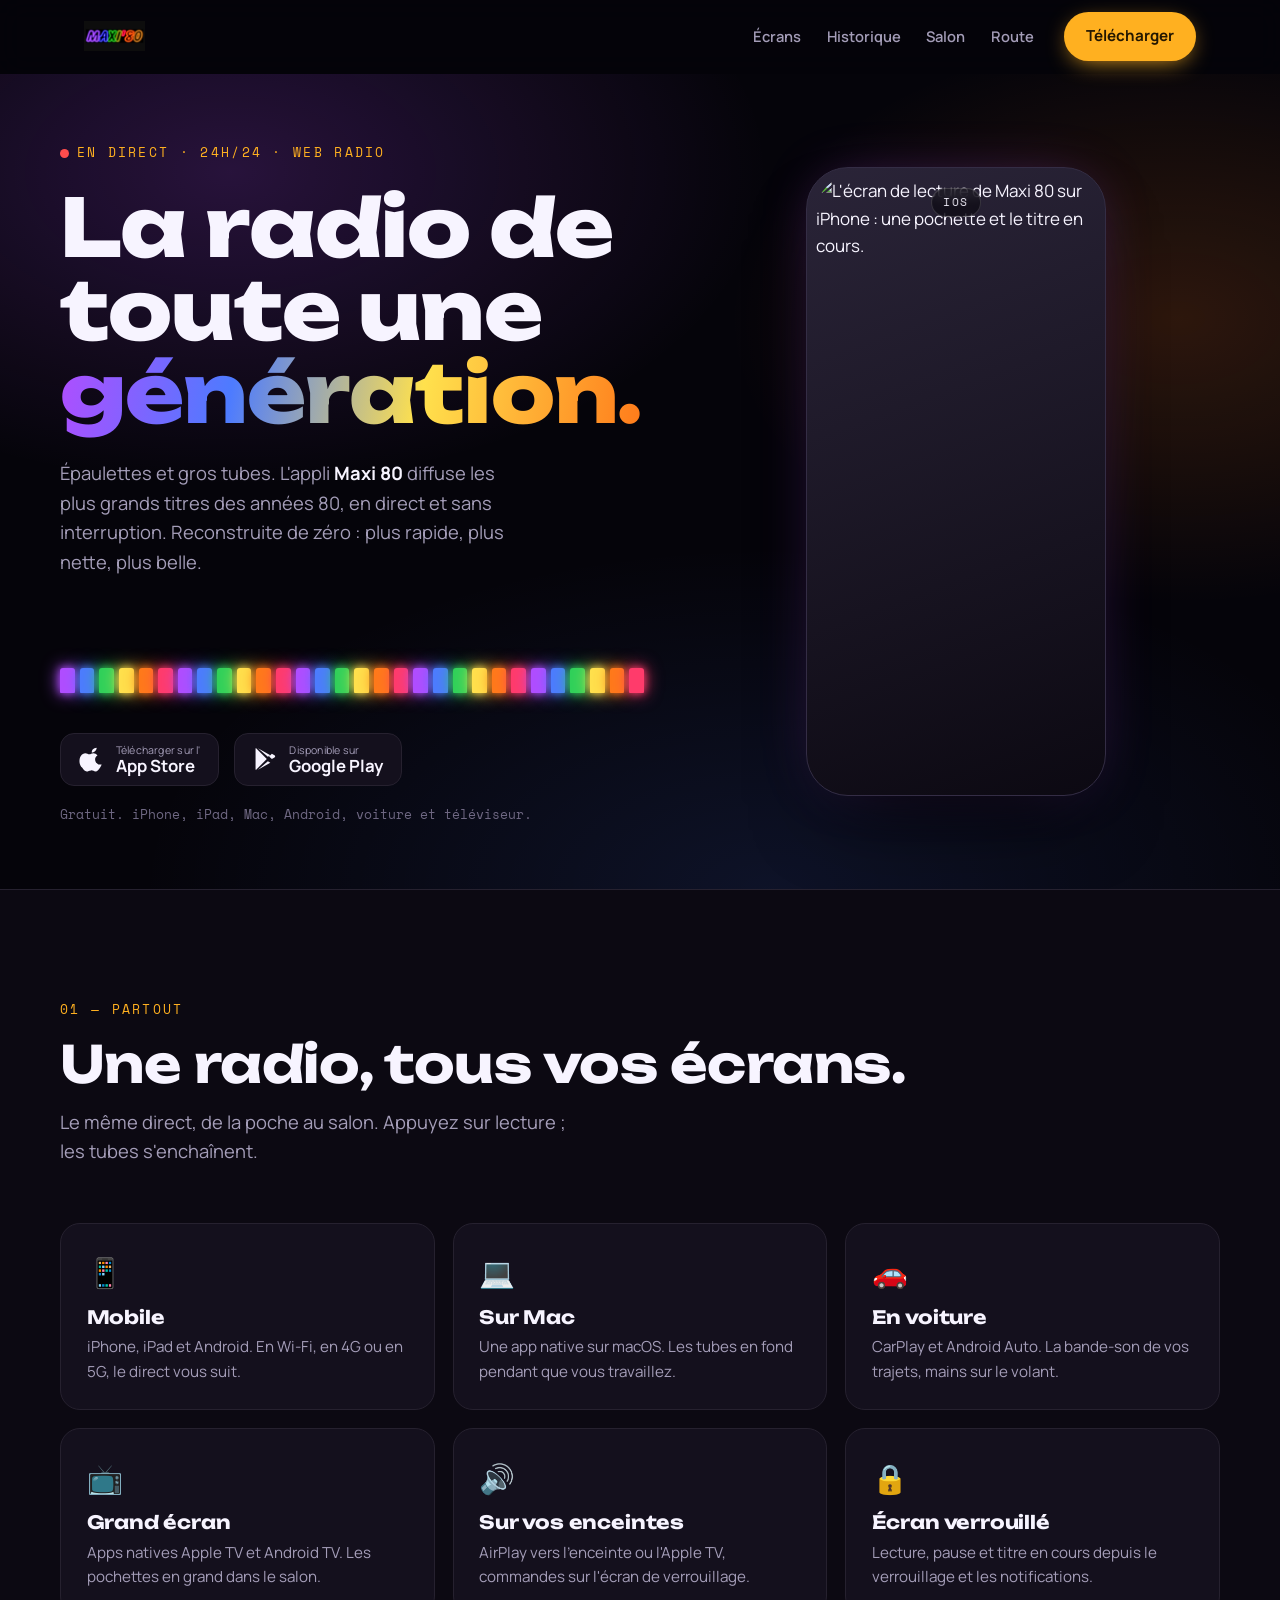
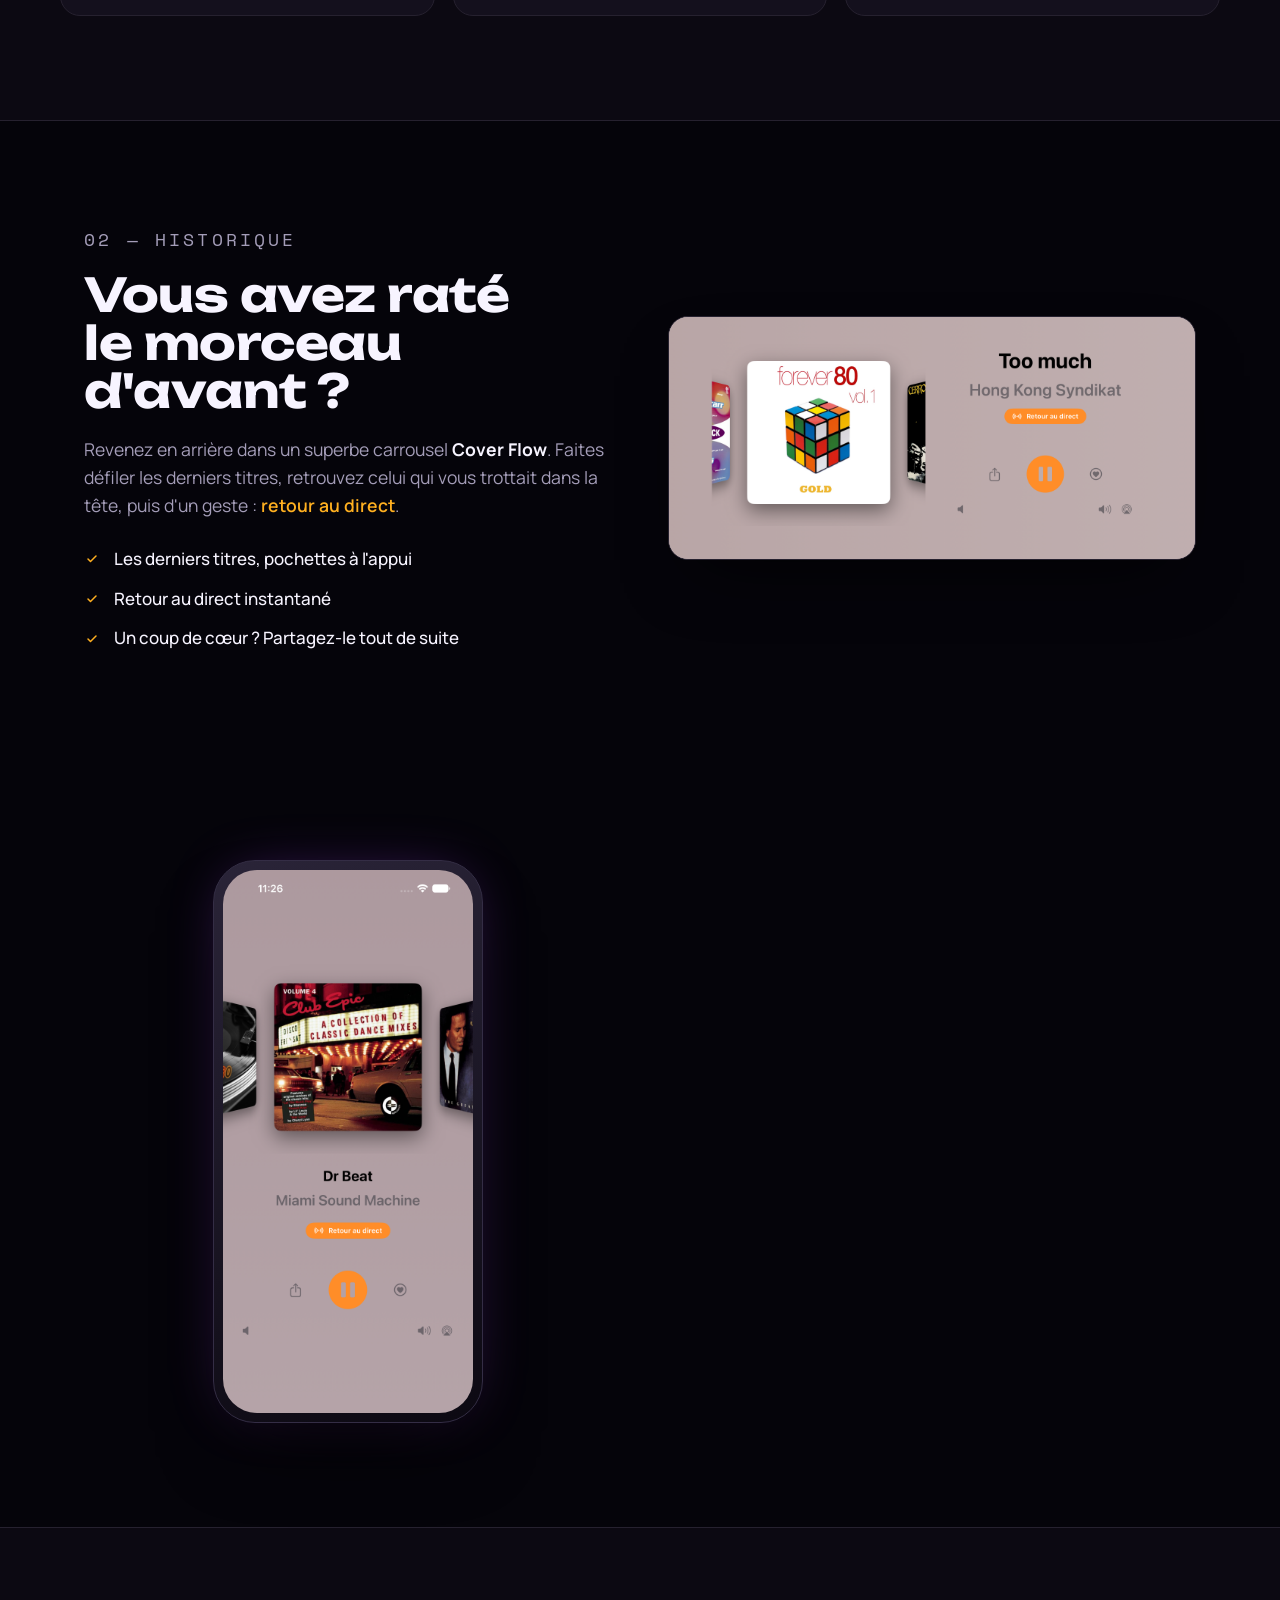
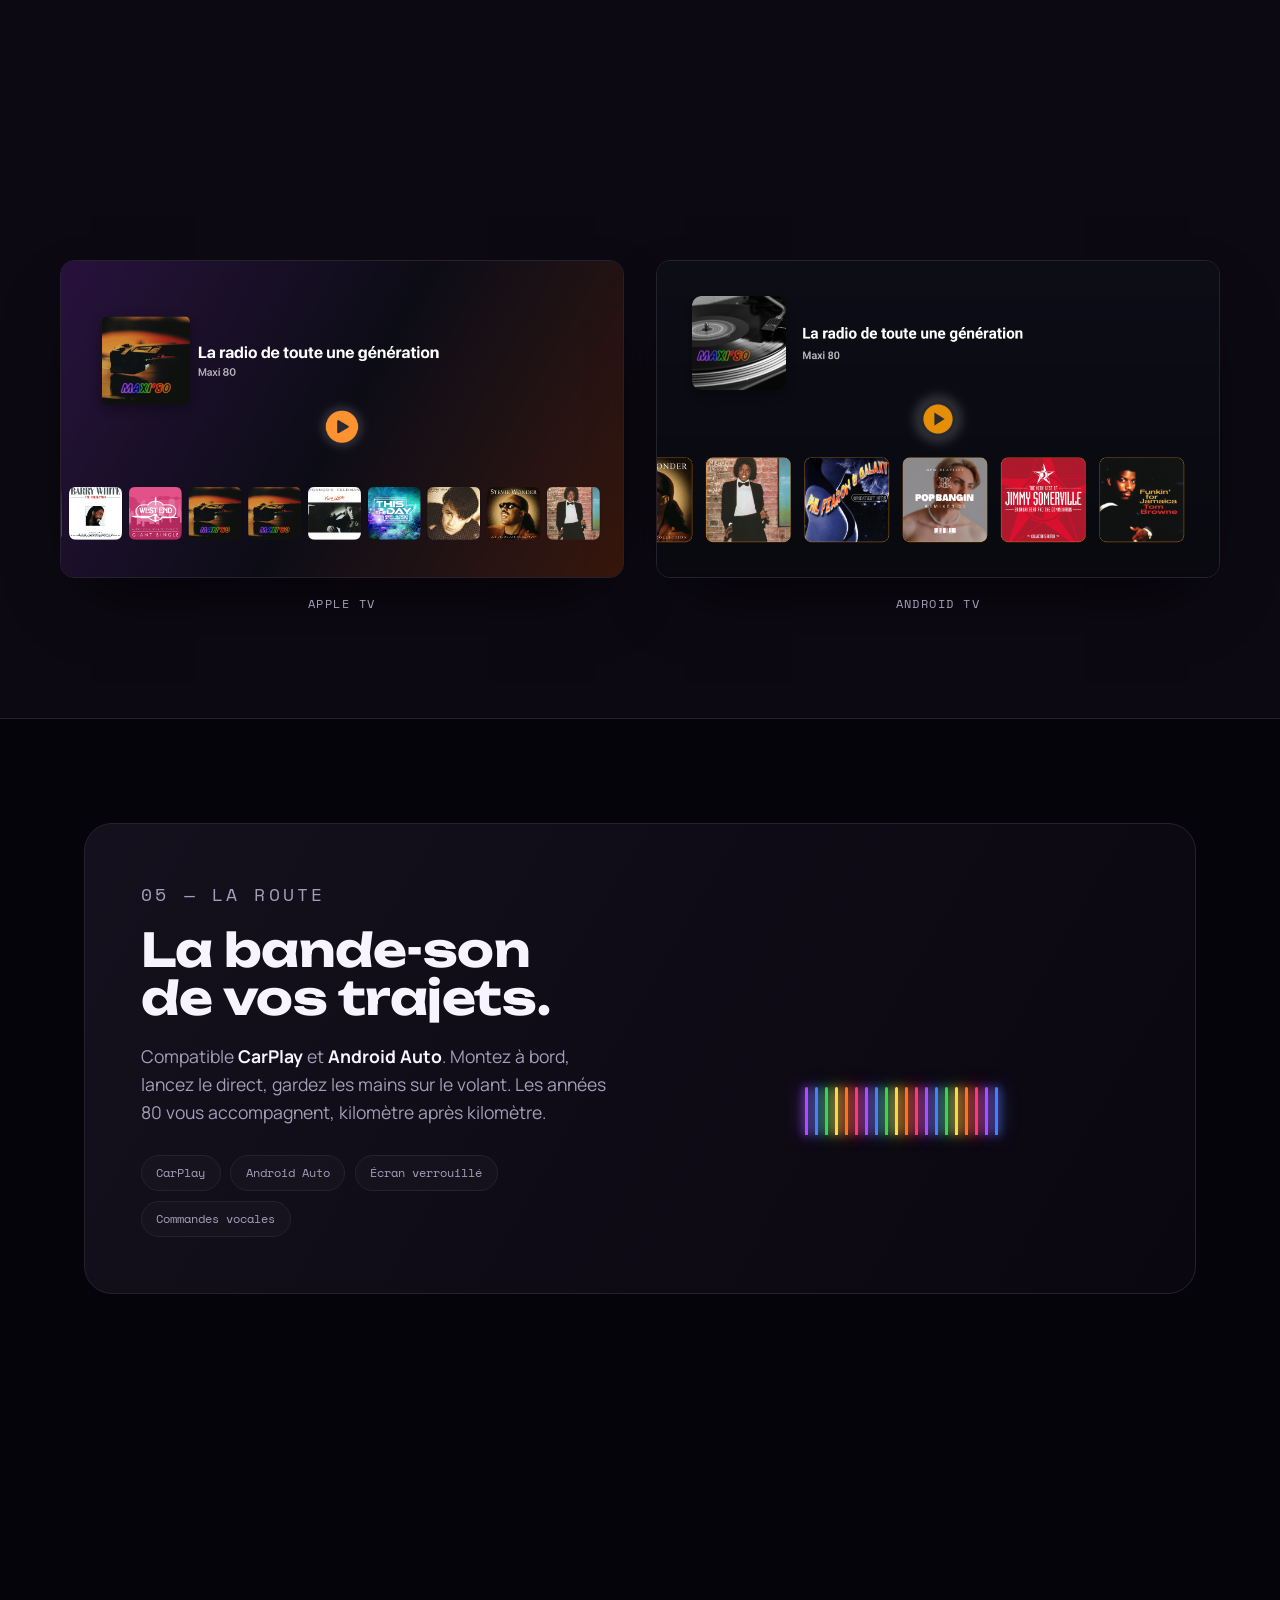
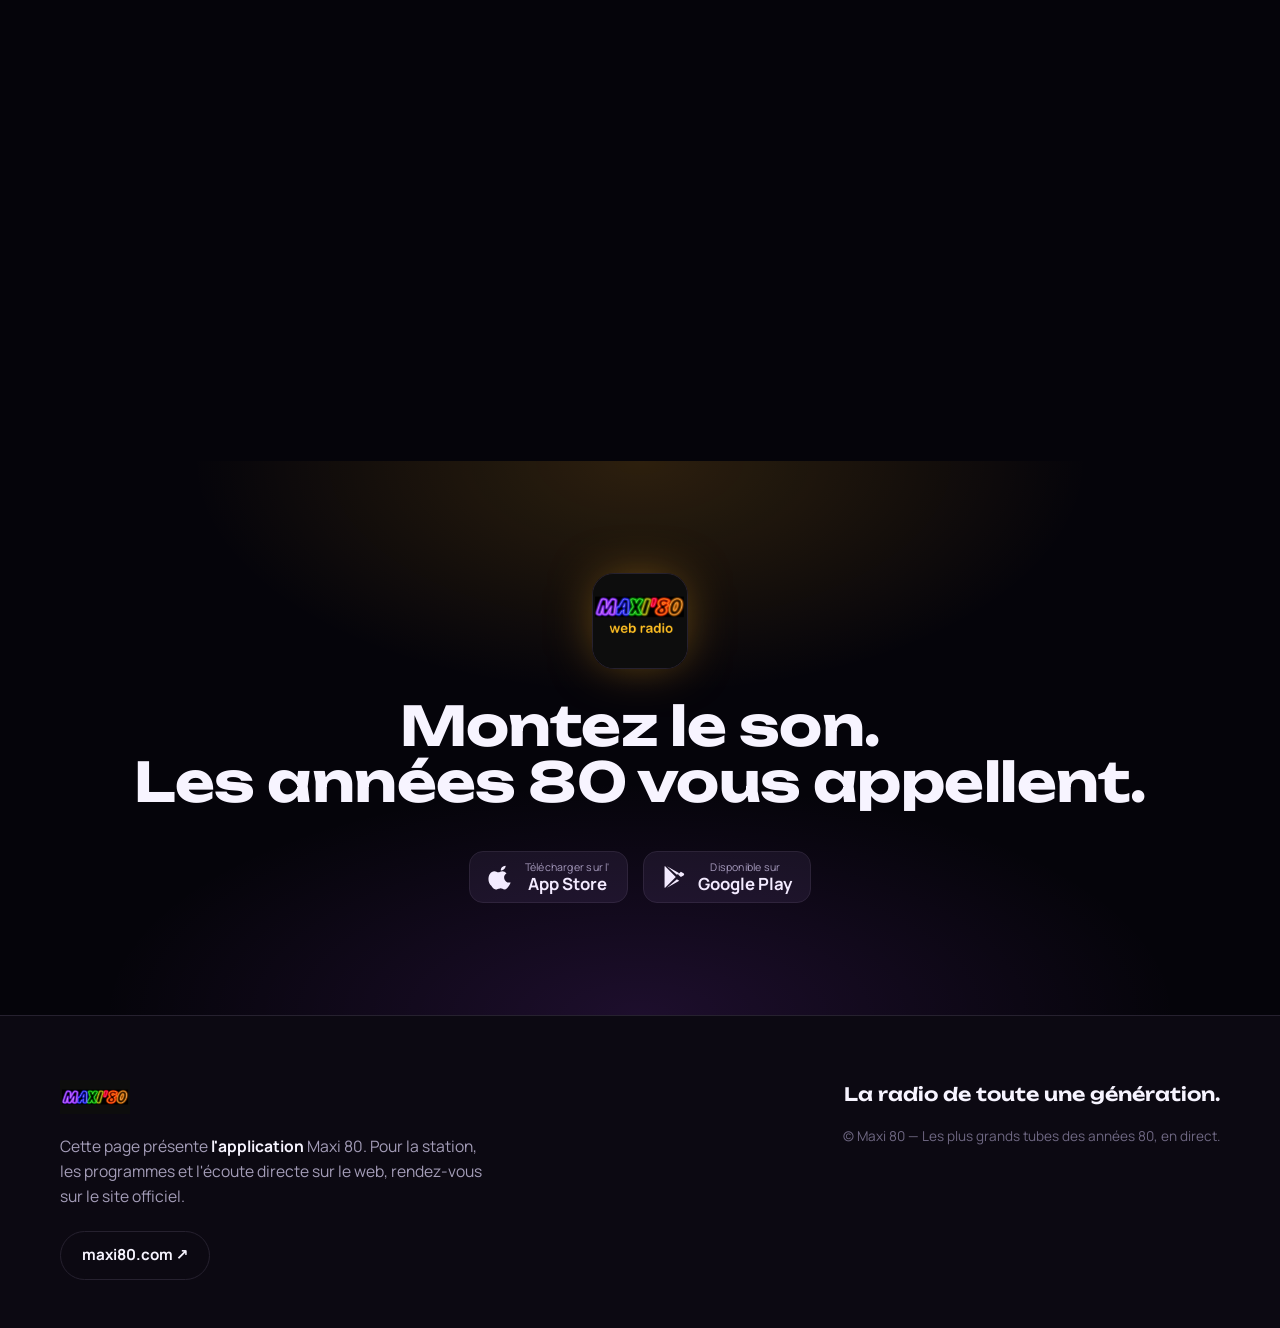
==== website/index.html @ 0793b853 "add website" ====
<!DOCTYPE html>
<html lang="fr">
<head>
  <meta charset="UTF-8" />
  <meta name="viewport" content="width=device-width, initial-scale=1.0" />
  <title>Maxi 80 — L'appli de la radio de toute une génération</title>
  <meta name="description" content="L'application Maxi 80 : les plus grands tubes des années 80 en direct 24h/24. Sur iPhone, Android, en voiture et sur votre téléviseur." />

  <meta property="og:title" content="Maxi 80 — L'appli" />
  <meta property="og:description" content="Les tubes des 80, en direct 24h/24. Sur mobile, en voiture et sur grand écran." />
  <meta property="og:type" content="website" />

  <link rel="preconnect" href="https://fonts.googleapis.com" />
  <link rel="preconnect" href="https://fonts.gstatic.com" crossorigin />
  <link href="https://fonts.googleapis.com/css2?family=Unbounded:wght@400;600;700;800&family=Manrope:wght@400;500;600;700&family=Space+Mono:wght@400;700&display=swap" rel="stylesheet" />
  <link rel="stylesheet" href="styles.css" />
</head>
<body>
  <!-- ============ NAV ============ -->
  <header class="nav" id="nav">
    <div class="nav__inner">
      <a class="nav__brand" href="#top" aria-label="Maxi 80, accueil">
        <img src="assets/logo-neon.png" alt="Maxi 80" class="nav__logo" />
      </a>
      <nav class="nav__links" aria-label="Navigation principale">
        <a href="#ecrans">Écrans</a>
        <a href="#coverflow">Historique</a>
        <a href="#salon">Salon</a>
        <a href="#route">Route</a>
      </nav>
      <a href="#telecharger" class="btn btn--amber nav__cta">Télécharger</a>
    </div>
  </header>

  <main id="top">
    <!-- ============ HERO ============ -->
    <section class="hero">
      <div class="hero__glow" aria-hidden="true"></div>
      <div class="hero__grid">
        <div class="hero__copy">
          <p class="eyebrow"><span class="on-air"></span>En direct&nbsp;·&nbsp;24h/24&nbsp;·&nbsp;web radio</p>
          <h1 class="hero__title">La radio de<br />toute une<br /><span class="hero__title-accent">génération.</span></h1>
          <p class="hero__lede">
            Épaulettes et gros tubes. L'appli <strong>Maxi&nbsp;80</strong> diffuse les plus
            grands titres des années 80, en direct et sans interruption. Reconstruite de
            zéro&nbsp;: plus rapide, plus nette, plus belle.
          </p>

          <!-- SIGNATURE: neon graphic equaliser -->
          <div class="eq" role="img" aria-label="Égaliseur lumineux, la radio joue en direct">
            <span></span><span></span><span></span><span></span><span></span>
            <span></span><span></span><span></span><span></span><span></span>
            <span></span><span></span><span></span><span></span><span></span>
            <span></span><span></span><span></span><span></span><span></span>
            <span></span><span></span><span></span><span></span><span></span>
            <span></span><span></span><span></span><span></span><span></span>
          </div>

          <div class="store-row">
            <a href="https://apps.apple.com/be/app/maxi80/id335551519" class="store-badge" target="_blank" rel="noopener" aria-label="Télécharger sur l'App Store">
              <svg viewBox="0 0 24 24" aria-hidden="true"><path d="M16.365 1.43c0 1.14-.42 2.2-1.13 2.99-.86.98-2.27 1.73-3.42 1.64-.14-1.1.42-2.25 1.08-2.98.75-.83 2.06-1.45 3.15-1.5.09.42.32.42.32-.15zM20.9 17.02c-.55 1.27-.82 1.84-1.53 2.96-1 1.56-2.4 3.5-4.14 3.52-1.55.02-1.95-1.01-4.05-1-2.1.01-2.53 1.02-4.08 1-1.74-.02-3.07-1.77-4.06-3.33C-.02 17.66-.32 12.1 1.7 9.13c1.02-1.48 2.63-2.42 4.13-2.42 1.53 0 2.49 1.02 3.75 1.02 1.22 0 1.97-1.02 3.74-1.02 1.33 0 2.75.73 3.75 1.99-3.3 1.8-2.76 6.5.83 8.32z"/></svg>
              <span><small>Télécharger sur l'</small><strong>App Store</strong></span>
            </a>
            <a href="https://play.google.com/store/apps/details?id=com.stormacq.android.maxi80" class="store-badge" target="_blank" rel="noopener" aria-label="Disponible sur Google Play">
              <svg viewBox="0 0 24 24" aria-hidden="true"><path d="M3.6 1.85a1.2 1.2 0 0 0-.32.83v18.64c0 .34.12.63.34.84l10.03-10.16L3.6 1.85zm11.05 8.1L5.5 2.02l11.4 6.55-2.25 1.38zm3.7 2.05 2.4-1.37c.86-.5.86-1.55 0-2.05l-2.4-1.38-2.6 2.4 2.6 2.4zM5.5 21.98l9.15-7.93 2.25 1.38-11.4 6.55z"/></svg>
              <span><small>Disponible sur</small><strong>Google Play</strong></span>
            </a>
          </div>
          <p class="hero__note">Gratuit. iPhone, iPad, Mac, Android, voiture et téléviseur.</p>
        </div>

        <div class="hero__device">
          <div class="phone" id="heroPhone">
            <div class="phone__screens">
              <img src="assets/shot-now-playing.png" class="phone__shot is-active" data-platform="iOS" alt="L'écran de lecture de Maxi 80 sur iPhone : une pochette et le titre en cours." />
              <img src="assets/shot-android-phone.png" class="phone__shot" data-platform="Android" alt="L'écran de lecture de Maxi 80 sur Android : une pochette et le titre en cours." />
            </div>
            <span class="phone__badge" id="heroBadge" aria-hidden="true">iOS</span>
          </div>
        </div>
      </div>
    </section>

    <!-- ============ ECRANS ============ -->
    <section class="screens" id="ecrans">
      <div class="section-head">
        <p class="eyebrow">01 — Partout</p>
        <h2>Une radio, tous vos écrans.</h2>
        <p class="section-lede">Le même direct, de la poche au salon. Appuyez sur lecture&nbsp;; les tubes s'enchaînent.</p>
      </div>
      <ul class="screens__grid">
        <li class="screen-card">
          <span class="screen-card__ico" aria-hidden="true">📱</span>
          <h3>Mobile</h3>
          <p>iPhone, iPad et Android. En Wi-Fi, en 4G ou en 5G, le direct vous suit.</p>
        </li>
        <li class="screen-card">
          <span class="screen-card__ico" aria-hidden="true">💻</span>
          <h3>Sur Mac</h3>
          <p>Une app native sur macOS. Les tubes en fond pendant que vous travaillez.</p>
        </li>
        <li class="screen-card">
          <span class="screen-card__ico" aria-hidden="true">🚗</span>
          <h3>En voiture</h3>
          <p>CarPlay et Android&nbsp;Auto. La bande-son de vos trajets, mains sur le volant.</p>
        </li>
        <li class="screen-card">
          <span class="screen-card__ico" aria-hidden="true">📺</span>
          <h3>Grand écran</h3>
          <p>Apps natives Apple&nbsp;TV et Android&nbsp;TV. Les pochettes en grand dans le salon.</p>
        </li>
        <li class="screen-card">
          <span class="screen-card__ico" aria-hidden="true">🔊</span>
          <h3>Sur vos enceintes</h3>
          <p>AirPlay vers l'enceinte ou l'Apple&nbsp;TV, commandes sur l'écran de verrouillage.</p>
        </li>
        <li class="screen-card">
          <span class="screen-card__ico" aria-hidden="true">🔒</span>
          <h3>Écran verrouillé</h3>
          <p>Lecture, pause et titre en cours depuis le verrouillage et les notifications.</p>
        </li>
      </ul>
    </section>

    <!-- ============ COVER FLOW ============ -->
    <section class="feature feature--flip" id="coverflow">
      <div class="feature__media">
        <div class="frame-wide">
          <img src="assets/shot-coverflow.png" alt="Le carrousel Cover Flow de Maxi 80 avec les pochettes des derniers titres diffusés." />
        </div>
      </div>
      <div class="feature__copy">
        <p class="eyebrow">02 — Historique</p>
        <h2>Vous avez raté<br />le morceau d'avant&nbsp;?</h2>
        <p>Revenez en arrière dans un superbe carrousel <strong>Cover&nbsp;Flow</strong>. Faites défiler les derniers titres, retrouvez celui qui vous trottait dans la tête, puis d'un geste&nbsp;: <em>retour au direct</em>.</p>
        <ul class="ticks">
          <li>Les derniers titres, pochettes à l'appui</li>
          <li>Retour au direct instantané</li>
          <li>Un coup de cœur&nbsp;? Partagez-le tout de suite</li>
        </ul>
      </div>
    </section>

    <!-- ============ HD COVERS ============ -->
    <section class="feature" id="pochettes">
      <div class="feature__media">
        <div class="phone phone--sm">
          <img src="assets/shot-history.png" alt="Une pochette d'album en haute résolution avec le titre et l'artiste en cours." />
        </div>
      </div>
      <div class="feature__copy">
        <p class="eyebrow">03 — Pochettes</p>
        <h2>Chaque cover,<br />nette et en grand.</h2>
        <p>Des pochettes en <strong>haute résolution</strong>, et le nom de l'artiste et du titre toujours sous les yeux, toujours à jour. Vous savez ce qui passe, à la seconde près.</p>
        <div class="mini-stats">
          <div><strong>24h</strong><span>de direct par jour</span></div>
          <div><strong>HD</strong><span>pochettes haute déf.</span></div>
          <div><strong>0</strong><span>coupure, jamais</span></div>
        </div>
      </div>
    </section>

    <!-- ============ SALON / TV ============ -->
    <section class="tv" id="salon">
      <div class="section-head section-head--center">
        <p class="eyebrow">04 — Le salon</p>
        <h2>Les tubes, sur grand écran.</h2>
        <p class="section-lede">Une app native pour Apple&nbsp;TV et Android&nbsp;TV amène le direct et les pochettes dans votre salon.</p>
      </div>
      <div class="tv__screens">
        <figure class="tv-frame">
          <img src="assets/tv-apple.png" alt="Maxi 80 sur Apple TV : lecture en cours et rangée de pochettes récentes." />
          <figcaption>Apple&nbsp;TV</figcaption>
        </figure>
        <figure class="tv-frame">
          <img src="assets/tv-android.png" alt="Maxi 80 sur Android TV : lecture en cours et rangée de pochettes récentes." />
          <figcaption>Android&nbsp;TV</figcaption>
        </figure>
      </div>
    </section>

    <!-- ============ ROUTE / CAR ============ -->
    <section class="road" id="route">
      <div class="road__inner">
        <div class="road__copy">
          <p class="eyebrow">05 — La route</p>
          <h2>La bande-son<br />de vos trajets.</h2>
          <p>Compatible <strong>CarPlay</strong> et <strong>Android&nbsp;Auto</strong>. Montez à bord, lancez le direct, gardez les mains sur le volant. Les années 80 vous accompagnent, kilomètre après kilomètre.</p>
          <div class="chips">
            <span class="chip">CarPlay</span>
            <span class="chip">Android Auto</span>
            <span class="chip">Écran verrouillé</span>
            <span class="chip">Commandes vocales</span>
          </div>
        </div>
        <div class="road__eq" aria-hidden="true">
          <div class="eq eq--tall">
            <span></span><span></span><span></span><span></span><span></span>
            <span></span><span></span><span></span><span></span><span></span>
            <span></span><span></span><span></span><span></span><span></span>
            <span></span><span></span><span></span><span></span><span></span>
          </div>
        </div>
      </div>
    </section>

    <!-- ============ EXTRA GRID ============ -->
    <section class="extras">
      <div class="section-head">
        <p class="eyebrow">06 — Et aussi</p>
        <h2>Les petits plus.</h2>
      </div>
      <ul class="extras__grid">
        <li><h3>Partagez l'instant</h3><p>Un coup de cœur pour le morceau du moment&nbsp;? Envoyez-le à un ami en un geste.</p></li>
        <li><h3>Commandes où il faut</h3><p>Lecture et pause depuis l'écran de verrouillage et les notifications.</p></li>
        <li><h3>Soutenez la radio</h3><p>Maxi 80 vous met de bonne humeur&nbsp;? Faites un don directement depuis l'appli.</p></li>
        <li><h3>Reconstruite de zéro</h3><p>Technos modernes, app plus rapide, plus fluide, avec un tout nouveau look.</p></li>
      </ul>
    </section>

    <!-- ============ DOWNLOAD ============ -->
    <section class="cta" id="telecharger">
      <div class="cta__glow" aria-hidden="true"></div>
      <img src="assets/app-icon.png" alt="" class="cta__icon" aria-hidden="true" />
      <h2>Montez le son.<br />Les années 80 vous appellent.</h2>
      <div class="store-row store-row--center">
        <a href="https://apps.apple.com/be/app/maxi80/id335551519" class="store-badge" target="_blank" rel="noopener" aria-label="Télécharger sur l'App Store">
          <svg viewBox="0 0 24 24" aria-hidden="true"><path d="M16.365 1.43c0 1.14-.42 2.2-1.13 2.99-.86.98-2.27 1.73-3.42 1.64-.14-1.1.42-2.25 1.08-2.98.75-.83 2.06-1.45 3.15-1.5.09.42.32.42.32-.15zM20.9 17.02c-.55 1.27-.82 1.84-1.53 2.96-1 1.56-2.4 3.5-4.14 3.52-1.55.02-1.95-1.01-4.05-1-2.1.01-2.53 1.02-4.08 1-1.74-.02-3.07-1.77-4.06-3.33C-.02 17.66-.32 12.1 1.7 9.13c1.02-1.48 2.63-2.42 4.13-2.42 1.53 0 2.49 1.02 3.75 1.02 1.22 0 1.97-1.02 3.74-1.02 1.33 0 2.75.73 3.75 1.99-3.3 1.8-2.76 6.5.83 8.32z"/></svg>
          <span><small>Télécharger sur l'</small><strong>App Store</strong></span>
        </a>
        <a href="https://play.google.com/store/apps/details?id=com.stormacq.android.maxi80" class="store-badge" target="_blank" rel="noopener" aria-label="Disponible sur Google Play">
          <svg viewBox="0 0 24 24" aria-hidden="true"><path d="M3.6 1.85a1.2 1.2 0 0 0-.32.83v18.64c0 .34.12.63.34.84l10.03-10.16L3.6 1.85zm11.05 8.1L5.5 2.02l11.4 6.55-2.25 1.38zm3.7 2.05 2.4-1.37c.86-.5.86-1.55 0-2.05l-2.4-1.38-2.6 2.4 2.6 2.4zM5.5 21.98l9.15-7.93 2.25 1.38-11.4 6.55z"/></svg>
          <span><small>Disponible sur</small><strong>Google Play</strong></span>
        </a>
      </div>
    </section>
  </main>

  <!-- ============ FOOTER ============ -->
  <footer class="footer">
    <div class="footer__inner">
      <div class="footer__brand">
        <img src="assets/logo-neon.png" alt="Maxi 80" />
        <p>Cette page présente <strong>l'application</strong> Maxi 80. Pour la station, les programmes et l'écoute directe sur le web, rendez-vous sur le site officiel.</p>
        <a class="btn btn--ghost" href="https://maxi80.com" target="_blank" rel="noopener">maxi80.com ↗</a>
      </div>
      <div class="footer__meta">
        <p class="footer__tag">La radio de toute une génération.</p>
        <p class="footer__small">© Maxi 80 — Les plus grands tubes des années 80, en direct.</p>
      </div>
    </div>
  </footer>

  <script src="script.js"></script>
</body>
</html>
---- website/styles.css ----
/* =========================================================
   Maxi 80 — landing page
   Palette pulled from the neon wordmark + the app UI.
   Rainbow is spent ONLY on the signature (EQ + rules).
   ========================================================= */
:root {
  --ink:        #05040a;      /* near-black, faint aubergine */
  --ink-2:      #0c0912;      /* raised surface */
  --ink-3:      #14101d;      /* cards */
  --line:       #26212f;      /* hairlines */
  --white:      #f7f4ff;
  --muted:      #a49db8;      /* body-dim */
  --muted-2:    #6f6883;      /* captions */

  --amber:      #ffb020;      /* app gold */
  --amber-hi:   #ffca5c;
  --orange:     #ff8a1e;      /* app play button */

  /* neon spectrum, straight off the logo, left→right */
  --n1: #b14dff;  /* violet */
  --n2: #4d7bff;  /* blue */
  --n3: #2fd05a;  /* green */
  --n4: #ffe14d;  /* yellow */
  --n5: #ff7a1a;  /* orange */
  --n6: #ff3b6b;  /* the red apostrophe */

  --font-display: "Unbounded", system-ui, sans-serif;
  --font-body:    "Manrope", system-ui, sans-serif;
  --font-mono:    "Space Mono", ui-monospace, monospace;

  --maxw: 1160px;
  --radius: 20px;
  --ease: cubic-bezier(.16,.84,.32,1);
}

/* ---------- reset ---------- */
* { box-sizing: border-box; margin: 0; padding: 0; }
html { scroll-behavior: smooth; scroll-padding-top: 84px; -webkit-text-size-adjust: 100%; }
body {
  background: var(--ink);
  color: var(--white);
  font-family: var(--font-body);
  font-size: 17px;
  line-height: 1.6;
  -webkit-font-smoothing: antialiased;
  overflow-x: hidden;
}
img { max-width: 100%; display: block; }
a { color: inherit; text-decoration: none; }
h1, h2, h3 { font-family: var(--font-display); font-weight: 700; line-height: 1.04; letter-spacing: -.01em; }

/* ---------- shared bits ---------- */
.eyebrow {
  font-family: var(--font-mono);
  font-size: .8rem;
  letter-spacing: .18em;
  text-transform: uppercase;
  color: var(--amber);
  display: inline-flex;
  align-items: center;
  gap: .6em;
  margin-bottom: 1.1rem;
}
.on-air {
  width: 9px; height: 9px; border-radius: 50%;
  background: #ff4d4d;
  box-shadow: 0 0 0 0 rgba(255,77,77,.7);
  animation: pulse 1.9s var(--ease) infinite;
}
@keyframes pulse {
  0%   { box-shadow: 0 0 0 0 rgba(255,77,77,.65); }
  70%  { box-shadow: 0 0 0 9px rgba(255,77,77,0); }
  100% { box-shadow: 0 0 0 0 rgba(255,77,77,0); }
}

.btn {
  display: inline-flex; align-items: center; justify-content: center;
  font-family: var(--font-body);
  font-weight: 700; font-size: .95rem;
  padding: .7rem 1.3rem; border-radius: 999px;
  cursor: pointer; border: 1px solid transparent;
  transition: transform .2s var(--ease), background .2s, box-shadow .2s;
}
.btn--amber { background: var(--amber); color: #241700; box-shadow: 0 6px 24px -8px var(--amber); }
.btn--amber:hover { transform: translateY(-2px); background: var(--amber-hi); }
.btn--ghost { border-color: var(--line); color: var(--white); background: transparent; }
.btn--ghost:hover { border-color: var(--amber); color: var(--amber); }

/* ---------- section scaffolding ---------- */
section { padding: 6.5rem 1.5rem; }
.section-head { max-width: var(--maxw); margin: 0 auto 3.5rem; }
.section-head--center { text-align: center; }
.section-head--center .eyebrow { justify-content: center; }
.section-head h2 { font-size: clamp(2rem, 4.5vw, 3.2rem); }
.section-lede { color: var(--muted); font-size: 1.15rem; max-width: 46ch; margin-top: 1rem; }
.section-head--center .section-lede { margin-left: auto; margin-right: auto; }

/* =========================================================
   SIGNATURE — neon graphic equaliser
   ========================================================= */
.eq {
  display: flex; align-items: flex-end; gap: 5px;
  height: 84px; margin: 2rem 0 2.5rem;
}
.eq span {
  flex: 1;
  min-width: 3px;
  border-radius: 3px 3px 1px 1px;
  background: currentColor;
  color: var(--n2);
  box-shadow: 0 0 8px currentColor, 0 0 18px currentColor;
  transform-origin: bottom;
  animation: bounce 1.1s var(--ease) infinite alternate;
  height: 30%;
}
/* rainbow distribution across the bars */
.eq span:nth-child(6n+1){ color: var(--n1); }
.eq span:nth-child(6n+2){ color: var(--n2); }
.eq span:nth-child(6n+3){ color: var(--n3); }
.eq span:nth-child(6n+4){ color: var(--n4); }
.eq span:nth-child(6n+5){ color: var(--n5); }
.eq span:nth-child(6n){   color: var(--n6); }
/* varied heights + delays so it reads as spectrum, not a wave */
.eq span:nth-child(3n+1){ animation-duration: .9s;  animation-delay: -.2s; }
.eq span:nth-child(3n+2){ animation-duration: 1.3s; animation-delay: -.55s; }
.eq span:nth-child(3n){   animation-duration: 1.05s; animation-delay: -.8s; }
.eq span:nth-child(4n){   animation-duration: 1.5s; animation-delay: -.35s; }
@keyframes bounce { from { height: 18%; } to { height: 100%; } }
.eq--tall { height: 160px; gap: 7px; }

/* =========================================================
   NAV
   ========================================================= */
.nav {
  position: sticky; top: 0; z-index: 50;
  background: rgba(5,4,10,.55);
  backdrop-filter: blur(14px);
  -webkit-backdrop-filter: blur(14px);
  border-bottom: 1px solid transparent;
  transition: border-color .3s, background .3s;
}
.nav.is-stuck { border-bottom-color: var(--line); background: rgba(5,4,10,.82); }
.nav__inner {
  max-width: var(--maxw); margin: 0 auto;
  display: flex; align-items: center; gap: 1.5rem;
  padding: .75rem 1.5rem;
}
.nav__logo { height: 30px; width: auto; }
.nav__links { display: flex; gap: 1.6rem; margin-left: auto; }
.nav__links a {
  font-size: .92rem; color: var(--muted); font-weight: 600;
  transition: color .2s;
}
.nav__links a:hover { color: var(--white); }
.nav__cta { margin-left: .4rem; }

/* =========================================================
   HERO
   ========================================================= */
.hero { position: relative; padding-top: 4rem; padding-bottom: 4rem; overflow: hidden; }
.hero__glow {
  position: absolute; inset: 0; pointer-events: none;
  background:
    radial-gradient(60% 55% at 18% 12%, rgba(177,77,255,.20), transparent 70%),
    radial-gradient(50% 50% at 92% 30%, rgba(255,122,26,.16), transparent 70%),
    radial-gradient(70% 60% at 60% 100%, rgba(77,123,255,.12), transparent 70%);
}
.hero__grid {
  position: relative; z-index: 1;
  max-width: var(--maxw); margin: 0 auto;
  display: grid; grid-template-columns: 1.05fr .95fr;
  gap: 3rem; align-items: center;
}
.hero__title {
  font-size: clamp(2.7rem, 6.5vw, 5rem);
  font-weight: 800;
  margin: .3rem 0 0;
}
.hero__title-accent {
  background: linear-gradient(100deg, var(--n1), var(--n2) 30%, var(--n4) 62%, var(--n5) 100%);
  -webkit-background-clip: text; background-clip: text;
  -webkit-text-fill-color: transparent; color: transparent;
}
.hero__lede { color: var(--muted); font-size: 1.15rem; max-width: 42ch; margin-top: 1.5rem; }
.hero__lede strong { color: var(--white); }
.hero__note { font-family: var(--font-mono); font-size: .8rem; color: var(--muted-2); margin-top: 1.2rem; }

.store-row { display: flex; gap: .9rem; flex-wrap: wrap; margin-top: .5rem; }
.store-row--center { justify-content: center; margin-top: 2.5rem; }
.store-badge {
  display: inline-flex; align-items: center; gap: .7rem;
  background: var(--ink-3); border: 1px solid var(--line);
  padding: .6rem 1.1rem; border-radius: 14px;
  transition: transform .2s var(--ease), border-color .2s, background .2s;
}
.store-badge:hover { transform: translateY(-2px); border-color: var(--amber); background: #1a1526; }
.store-badge svg { width: 26px; height: 26px; fill: var(--white); flex: none; }
.store-badge span { display: flex; flex-direction: column; line-height: 1.15; }
.store-badge small { font-size: .66rem; color: var(--muted); letter-spacing: .02em; }
.store-badge strong { font-size: 1.05rem; font-weight: 700; }

/* device */
.hero__device { display: flex; justify-content: center; }
.phone {
  position: relative;
  width: min(300px, 74vw);
  border-radius: 42px;
  padding: 9px;
  background: linear-gradient(160deg, #2a2438, #0c0912);
  border: 1px solid #342d45;
  box-shadow:
    0 40px 80px -30px rgba(0,0,0,.9),
    0 0 60px -20px rgba(177,77,255,.4);
}
.phone img { border-radius: 34px; width: 100%; }
.phone--sm { width: min(270px, 70vw); }
.hero__device .phone { animation: float 7s ease-in-out infinite; }
@keyframes float { 0%,100% { transform: translateY(0); } 50% { transform: translateY(-14px); } }

/* hero phone crossfade (iOS <-> Android) */
.phone__screens { position: relative; aspect-ratio: 1320 / 2868; border-radius: 34px; overflow: hidden; }
.phone__shot {
  position: absolute; inset: 0; width: 100%; height: 100%;
  object-fit: cover; object-position: top center;
  opacity: 0; transition: opacity .8s var(--ease);
  border-radius: 0;
}
.phone__shot.is-active { opacity: 1; }
.phone__badge {
  position: absolute; top: 20px; left: 50%; transform: translateX(-50%);
  z-index: 3;
  font-family: var(--font-mono); font-size: .66rem; letter-spacing: .14em;
  text-transform: uppercase; color: var(--white);
  background: rgba(5,4,10,.6); backdrop-filter: blur(6px);
  border: 1px solid rgba(255,255,255,.16);
  padding: .3rem .7rem; border-radius: 999px;
  pointer-events: none;
}

/* =========================================================
   ECRANS (screens grid)
   ========================================================= */
.screens { background: var(--ink-2); border-top: 1px solid var(--line); border-bottom: 1px solid var(--line); }
.screens__grid {
  max-width: var(--maxw); margin: 0 auto;
  list-style: none;
  display: grid; grid-template-columns: repeat(3, 1fr); gap: 1.1rem;
}
.screen-card {
  background: var(--ink-3); border: 1px solid var(--line);
  border-radius: var(--radius); padding: 1.6rem;
  transition: transform .25s var(--ease), border-color .25s;
}
.screen-card:hover { transform: translateY(-4px); border-color: #3a3350; }
.screen-card__ico { font-size: 1.8rem; display: block; margin-bottom: .8rem; }
.screen-card h3 { font-size: 1.15rem; margin-bottom: .5rem; }
.screen-card p { color: var(--muted); font-size: .95rem; }

/* =========================================================
   FEATURE ROWS
   ========================================================= */
.feature {
  max-width: var(--maxw); margin: 0 auto;
  display: grid; grid-template-columns: 1fr 1fr;
  gap: 3.5rem; align-items: center;
}
.feature--flip .feature__media { order: 2; }
.feature__copy h2 { font-size: clamp(1.9rem, 4vw, 2.9rem); margin-bottom: 1.2rem; }
.feature__copy p { color: var(--muted); font-size: 1.1rem; }
.feature__copy p strong { color: var(--white); }
.feature__copy em { color: var(--amber); font-style: normal; font-weight: 600; }
.feature__media { display: flex; justify-content: center; }

.frame-wide {
  border-radius: var(--radius); overflow: hidden;
  border: 1px solid var(--line);
  box-shadow: 0 30px 70px -30px rgba(0,0,0,.85);
  background: #b6a8ab;
}

.ticks { list-style: none; margin-top: 1.6rem; display: grid; gap: .8rem; }
.ticks li {
  position: relative; padding-left: 1.9rem;
  color: var(--white); font-weight: 500;
}
.ticks li::before {
  content: ""; position: absolute; left: 0; top: .35em;
  width: 1.05rem; height: 1.05rem; border-radius: 50%;
  background: var(--amber);
  -webkit-mask: url("data:image/svg+xml,%3Csvg xmlns='http://www.w3.org/2000/svg' viewBox='0 0 24 24'%3E%3Cpath d='M20 6L9 17l-5-5' fill='none' stroke='black' stroke-width='3' stroke-linecap='round' stroke-linejoin='round'/%3E%3C/svg%3E") center/72% no-repeat;
          mask: url("data:image/svg+xml,%3Csvg xmlns='http://www.w3.org/2000/svg' viewBox='0 0 24 24'%3E%3Cpath d='M20 6L9 17l-5-5' fill='none' stroke='black' stroke-width='3' stroke-linecap='round' stroke-linejoin='round'/%3E%3C/svg%3E") center/72% no-repeat;
}

.mini-stats { display: flex; gap: 2rem; margin-top: 2rem; flex-wrap: wrap; }
.mini-stats div { display: flex; flex-direction: column; }
.mini-stats strong {
  font-family: var(--font-display); font-size: 2rem; font-weight: 700;
  color: var(--amber); line-height: 1;
}
.mini-stats span { font-size: .82rem; color: var(--muted); margin-top: .35rem; }

/* =========================================================
   TV / SALON
   ========================================================= */
.tv { background: var(--ink-2); border-top: 1px solid var(--line); border-bottom: 1px solid var(--line); }
.tv__screens {
  max-width: var(--maxw); margin: 0 auto;
  display: grid; grid-template-columns: 1fr 1fr; gap: 2rem;
}
.tv-frame { position: relative; }
.tv-frame img {
  border-radius: 14px; border: 1px solid var(--line);
  box-shadow: 0 30px 70px -30px rgba(0,0,0,.9);
  width: 100%;
}
.tv-frame figcaption {
  font-family: var(--font-mono); font-size: .78rem; letter-spacing: .12em;
  text-transform: uppercase; color: var(--muted);
  text-align: center; margin-top: 1rem;
}

/* =========================================================
   ROUTE / CAR
   ========================================================= */
.road {
  max-width: var(--maxw); margin: 0 auto;
}
.road__inner {
  display: grid; grid-template-columns: 1fr 1fr; gap: 3rem; align-items: center;
  background: linear-gradient(120deg, var(--ink-3), #0a0710);
  border: 1px solid var(--line); border-radius: 28px;
  padding: 3.5rem;
  position: relative; overflow: hidden;
}
.road__copy h2 { font-size: clamp(1.9rem, 4vw, 2.9rem); margin-bottom: 1.2rem; }
.road__copy p { color: var(--muted); font-size: 1.1rem; }
.road__copy strong { color: var(--white); }
.chips { display: flex; flex-wrap: wrap; gap: .6rem; margin-top: 1.8rem; }
.chip {
  font-family: var(--font-mono); font-size: .78rem;
  padding: .45rem .9rem; border-radius: 999px;
  border: 1px solid var(--line); color: var(--muted);
  background: rgba(255,255,255,.02);
}
.road__eq { display: flex; justify-content: center; align-items: center; }

/* =========================================================
   EXTRAS
   ========================================================= */
.extras__grid {
  max-width: var(--maxw); margin: 0 auto;
  list-style: none;
  display: grid; grid-template-columns: repeat(2, 1fr); gap: 1.1rem;
}
.extras__grid li {
  background: var(--ink-3); border: 1px solid var(--line);
  border-radius: var(--radius); padding: 1.8rem 2rem;
  border-left: 3px solid var(--amber);
}
.extras__grid h3 { font-size: 1.2rem; margin-bottom: .5rem; }
.extras__grid p { color: var(--muted); }

/* =========================================================
   CTA
   ========================================================= */
.cta {
  position: relative; text-align: center; overflow: hidden;
  padding-top: 7rem; padding-bottom: 7rem;
}
.cta__glow {
  position: absolute; inset: 0; pointer-events: none;
  background:
    radial-gradient(50% 60% at 50% 0%, rgba(255,176,32,.16), transparent 70%),
    radial-gradient(60% 60% at 50% 100%, rgba(177,77,255,.14), transparent 70%);
}
.cta__icon {
  position: relative; width: 96px; height: 96px; border-radius: 22px;
  margin: 0 auto 1.8rem; border: 1px solid var(--line);
  box-shadow: 0 0 50px -10px rgba(255,176,32,.5);
}
.cta h2 { position: relative; font-size: clamp(2rem, 5vw, 3.4rem); }

/* =========================================================
   FOOTER
   ========================================================= */
.footer { background: var(--ink-2); border-top: 1px solid var(--line); padding: 4rem 1.5rem 3rem; }
.footer__inner {
  max-width: var(--maxw); margin: 0 auto;
  display: grid; grid-template-columns: 1.3fr 1fr; gap: 3rem; align-items: start;
}
.footer__brand img { height: 34px; margin-bottom: 1.2rem; }
.footer__brand p { color: var(--muted); font-size: .98rem; max-width: 44ch; margin-bottom: 1.4rem; }
.footer__brand strong { color: var(--white); }
.footer__meta { text-align: right; }
.footer__tag {
  font-family: var(--font-display); font-weight: 600; font-size: 1.15rem;
  color: var(--white); margin-bottom: 1rem;
}
.footer__small { color: var(--muted-2); font-size: .85rem; }

/* =========================================================
   SCROLL REVEAL
   ========================================================= */
.reveal { opacity: 0; transform: translateY(26px); transition: opacity .7s var(--ease), transform .7s var(--ease); }
.reveal.is-in { opacity: 1; transform: none; }

/* =========================================================
   RESPONSIVE
   ========================================================= */
@media (max-width: 960px) {
  .screens__grid { grid-template-columns: repeat(2, 1fr); }
  .footer__inner { grid-template-columns: 1fr; }
  .footer__meta { text-align: left; }
}
@media (max-width: 820px) {
  section { padding: 4.5rem 1.3rem; }
  .hero__grid { grid-template-columns: 1fr; text-align: center; }
  .hero__copy .eyebrow, .hero .eq { justify-content: center; }
  .hero .eq { max-width: 340px; margin-left: auto; margin-right: auto; }
  .hero__lede, .hero__title { margin-left: auto; margin-right: auto; }
  .store-row { justify-content: center; }
  .hero__device { order: -1; }
  .feature { grid-template-columns: 1fr; gap: 2.2rem; }
  .feature--flip .feature__media { order: 0; }
  .feature__copy { text-align: center; }
  .ticks { display: inline-grid; text-align: left; }
  .mini-stats { justify-content: center; }
  .tv__screens { grid-template-columns: 1fr; }
  .road__inner { grid-template-columns: 1fr; padding: 2.2rem; text-align: center; }
  .chips { justify-content: center; }
  .road__eq { display: none; }
  .extras__grid { grid-template-columns: 1fr; }
}
@media (max-width: 560px) {
  .nav__links { display: none; }
  .screens__grid { grid-template-columns: 1fr; }
}

/* =========================================================
   A11Y — reduced motion
   ========================================================= */
@media (prefers-reduced-motion: reduce) {
  * { animation: none !important; scroll-behavior: auto; transition: none !important; }
  .eq span { height: 60%; }
  .reveal { opacity: 1; transform: none; }
}
:focus-visible { outline: 2px solid var(--amber); outline-offset: 3px; border-radius: 4px; }
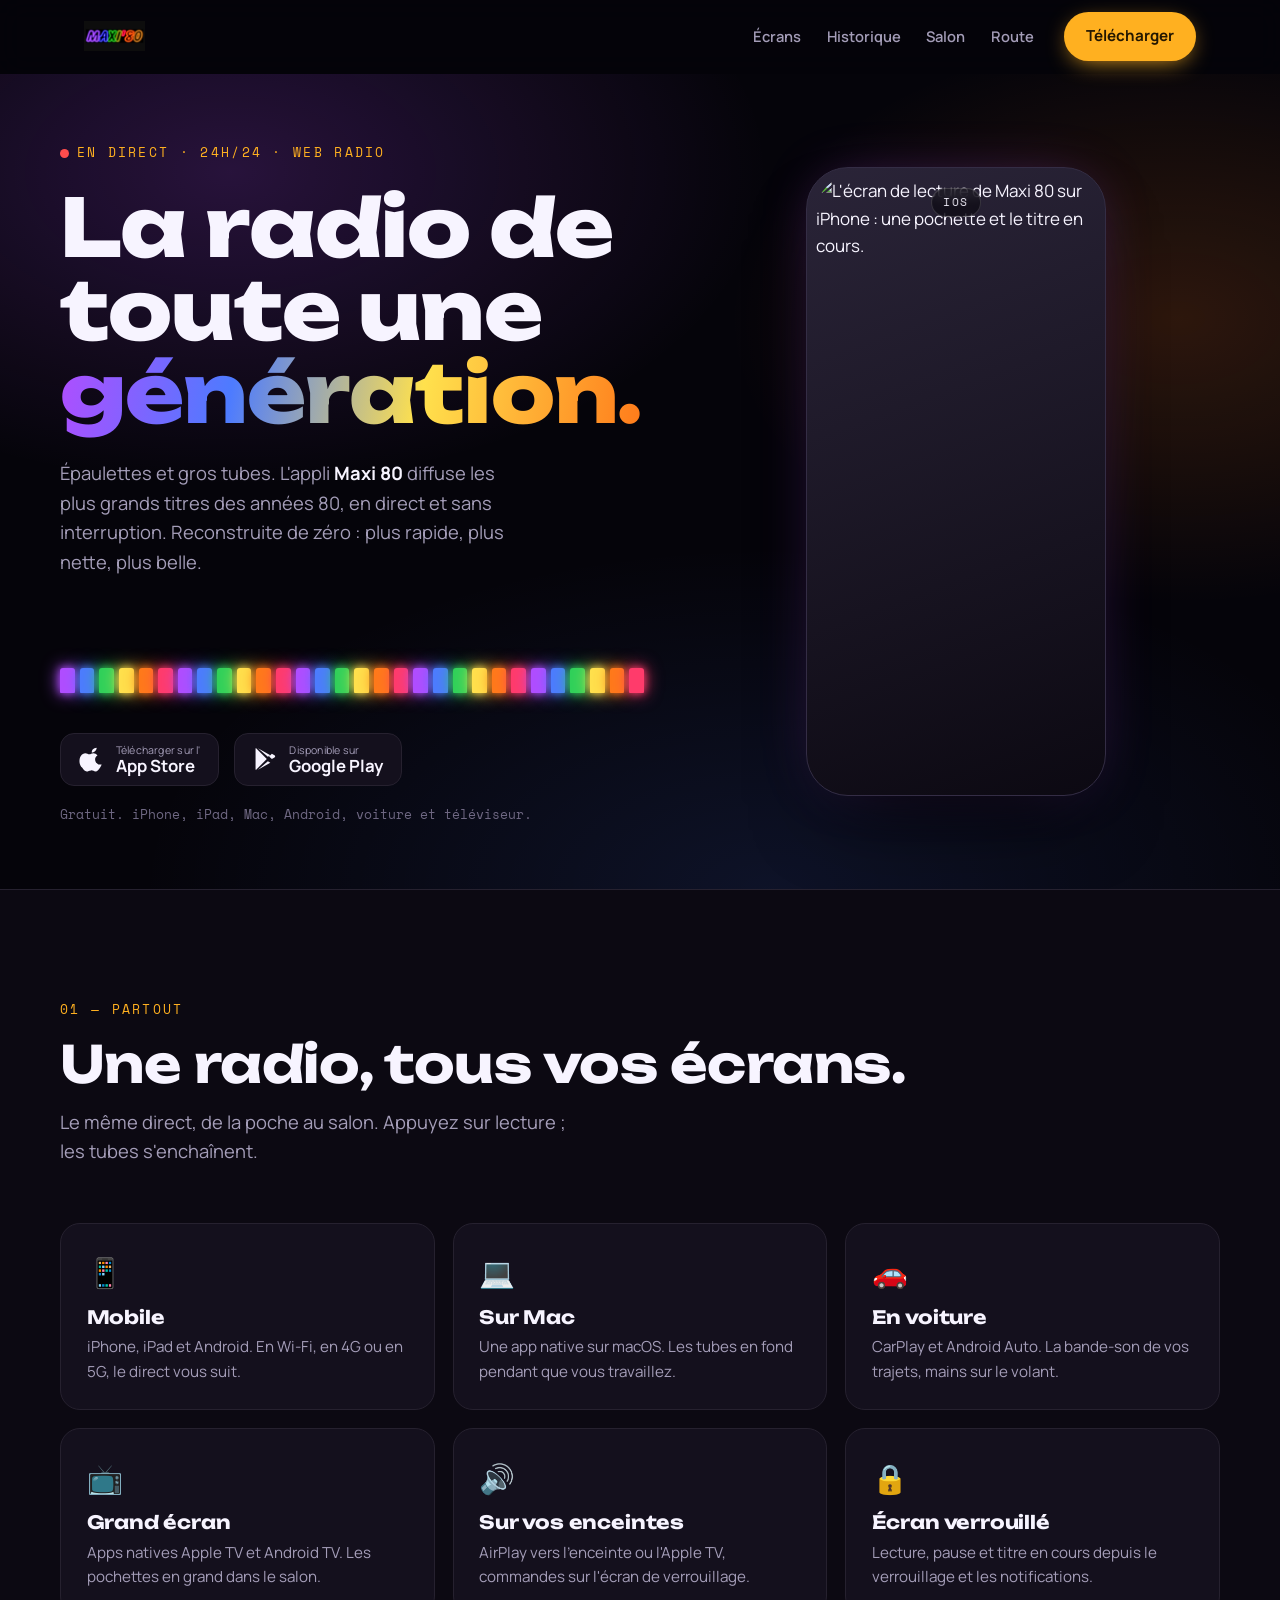
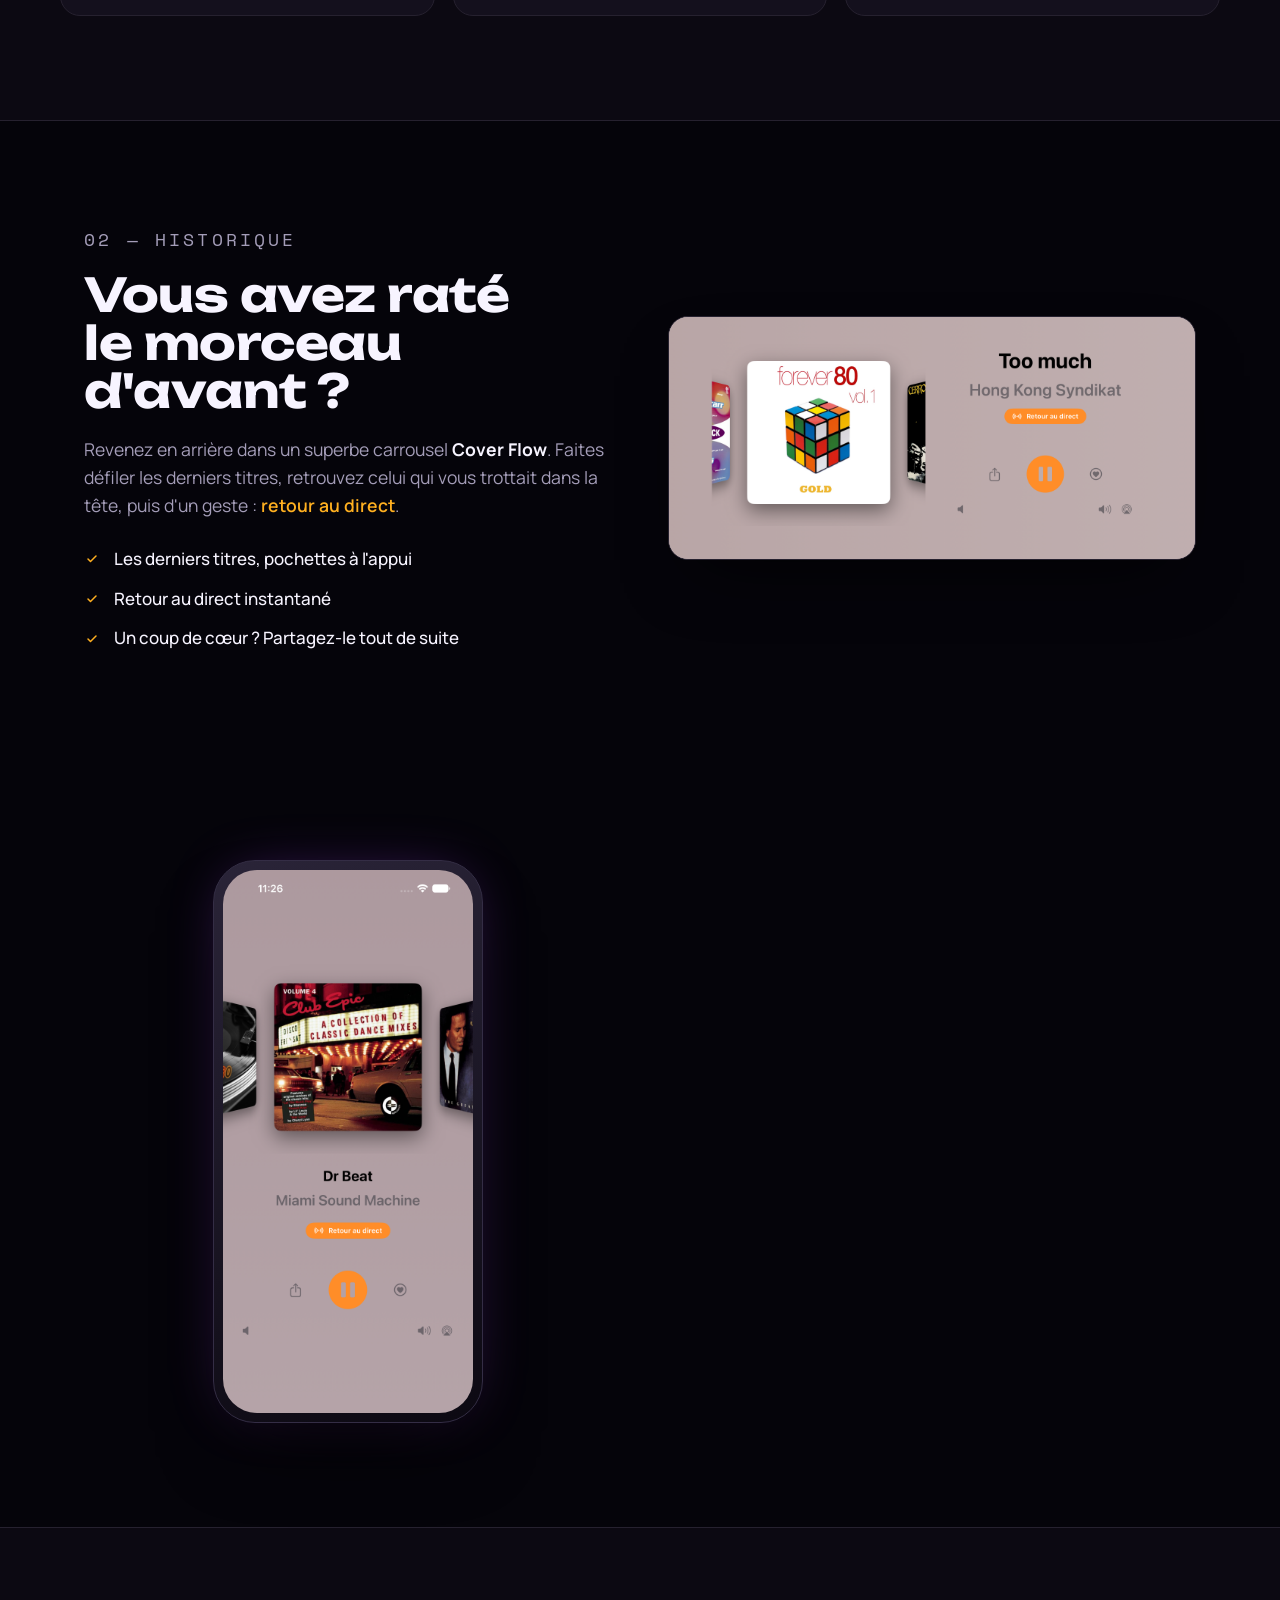
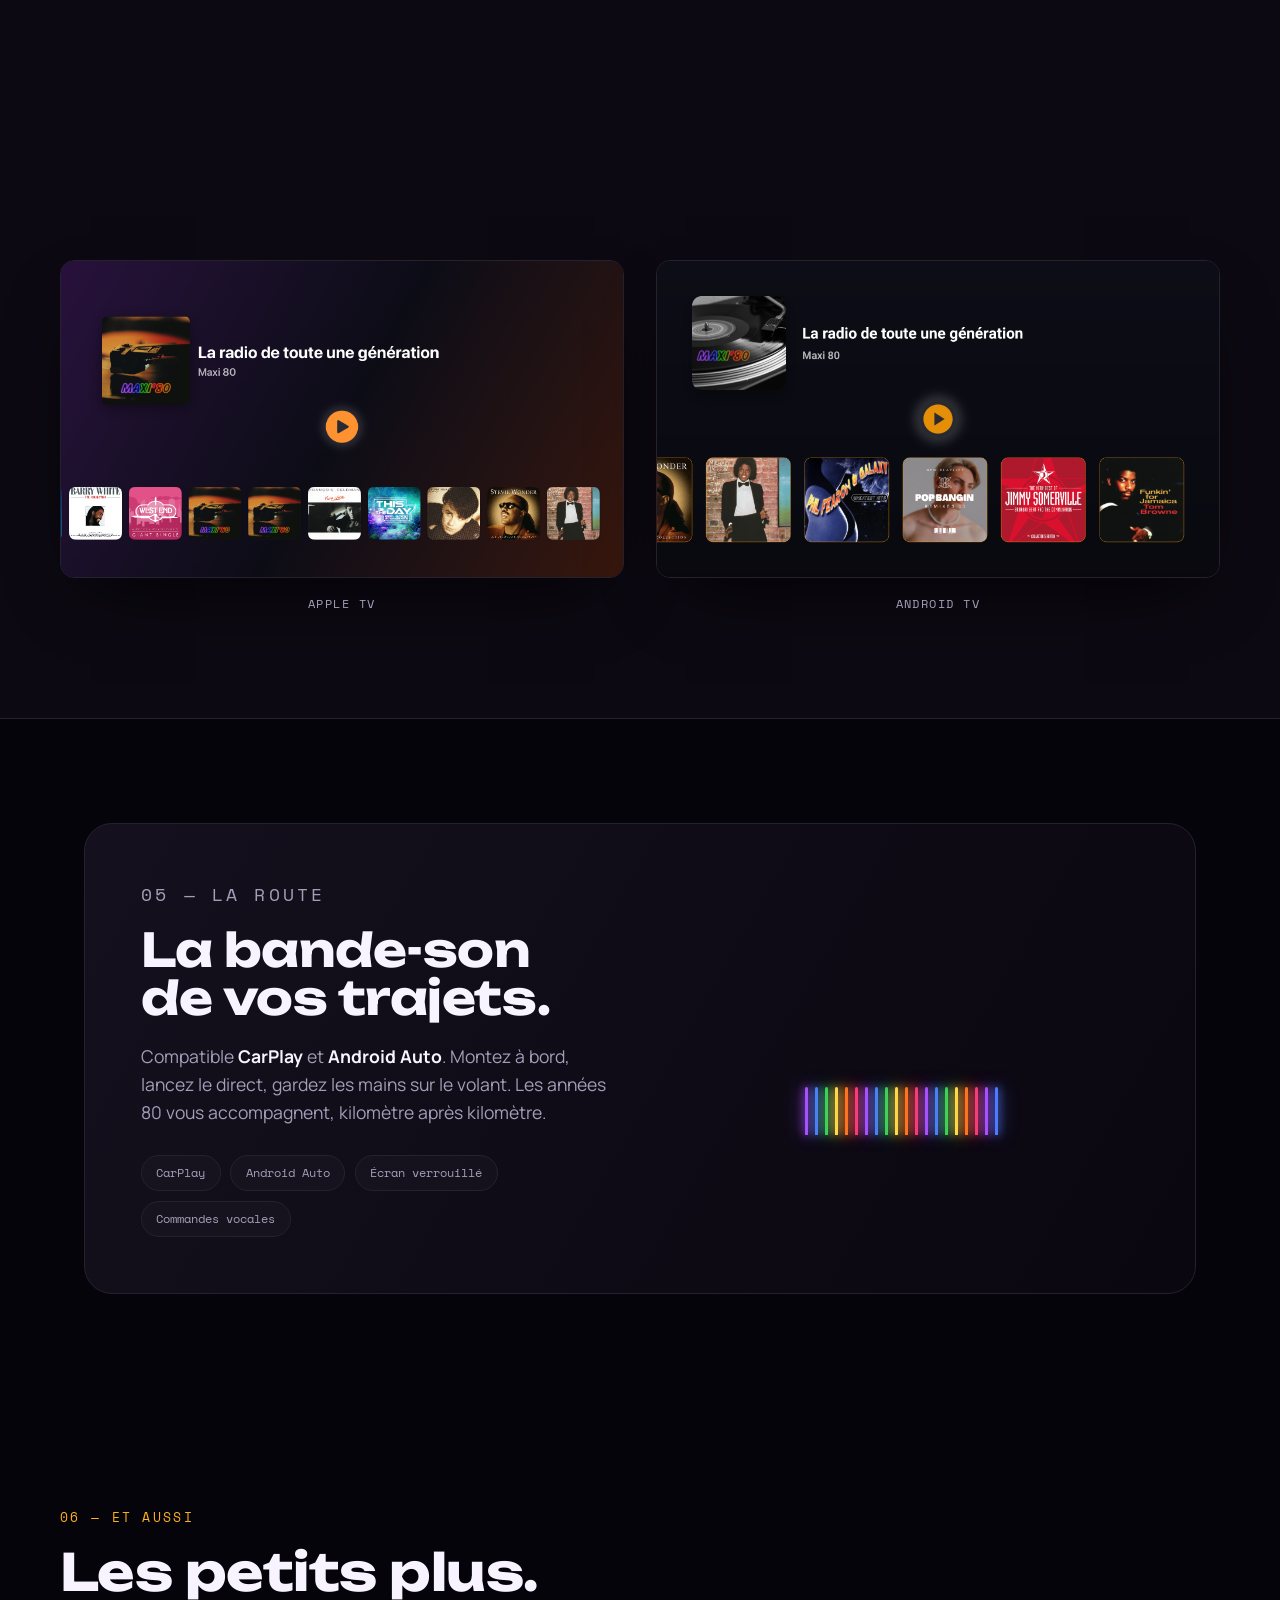
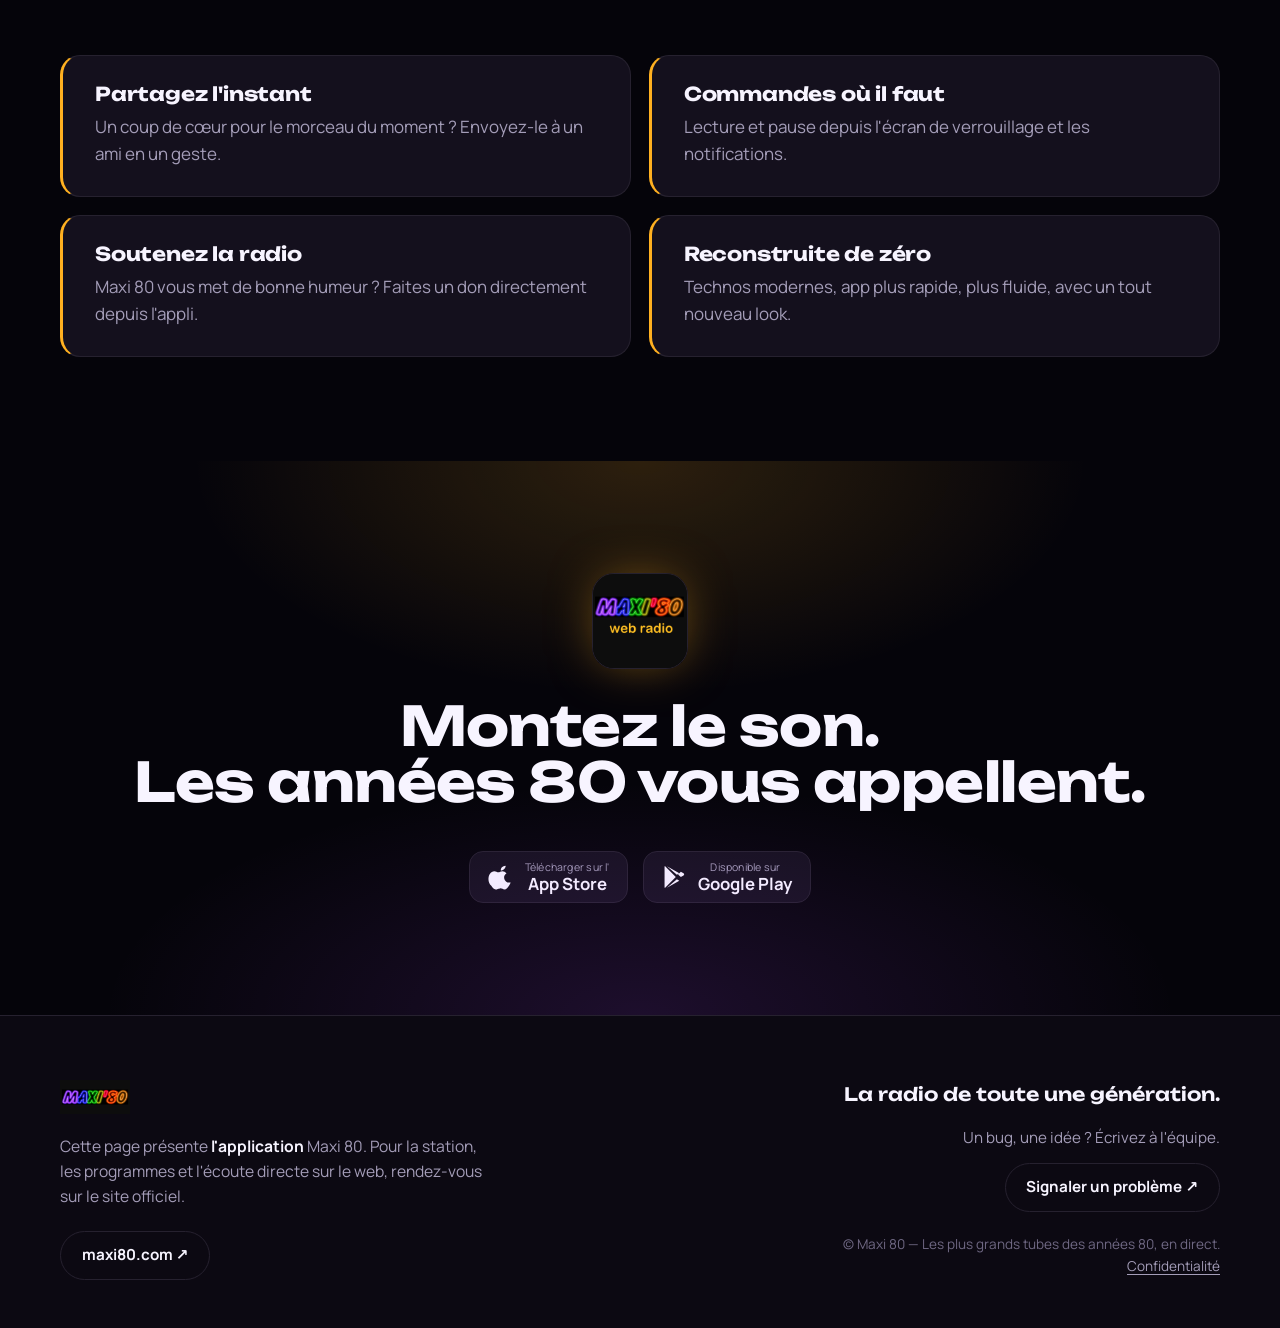
==== commit f66e123e: "website : add privacy page, contact, and github pages" ====
--- a/website/index.html
+++ b/website/index.html
@@ -246,7 +246,12 @@
       </div>
       <div class="footer__meta">
         <p class="footer__tag">La radio de toute une génération.</p>
+        <div class="footer__contact">
+          <p class="footer__contact-lede">Un bug, une idée&nbsp;? Écrivez à l'équipe.</p>
+          <a class="btn btn--ghost" href="mailto:maxi80@stormacq.com?subject=Maxi%2080%20%E2%80%94%20retour%20sur%20l'appli">Signaler un problème ↗</a>
+        </div>
         <p class="footer__small">© Maxi 80 — Les plus grands tubes des années 80, en direct.</p>
+        <p class="footer__small"><a href="confidentialite.html">Confidentialité</a></p>
       </div>
     </div>
   </footer>
--- a/website/styles.css
+++ b/website/styles.css
@@ -396,7 +396,36 @@
   font-family: var(--font-display); font-weight: 600; font-size: 1.15rem;
   color: var(--white); margin-bottom: 1rem;
 }
+.footer__contact { margin-bottom: 1.4rem; }
+.footer__contact-lede { color: var(--muted); font-size: .95rem; margin-bottom: .8rem; }
 .footer__small { color: var(--muted-2); font-size: .85rem; }
+.footer__small a { color: var(--muted); text-decoration: underline; text-underline-offset: 3px; transition: color .2s; }
+.footer__small a:hover { color: var(--amber); }
+
+/* =========================================================
+   LEGAL / PRIVACY PAGE
+   ========================================================= */
+.legal { padding-top: 5rem; padding-bottom: 6rem; }
+.legal__inner { max-width: 720px; margin: 0 auto; }
+.legal__title { font-size: clamp(2.4rem, 6vw, 4rem); font-weight: 800; margin: .3rem 0 0; }
+.legal__lede { color: var(--muted); font-size: 1.2rem; margin-top: 1.6rem; }
+.legal__lede strong { color: var(--white); }
+.legal__prose { margin-top: 3rem; }
+.legal__prose h2 {
+  font-size: 1.3rem; margin: 2.6rem 0 .9rem;
+  padding-top: 2rem; border-top: 1px solid var(--line);
+}
+.legal__prose h2:first-of-type { border-top: none; padding-top: 0; margin-top: 0; }
+.legal__prose p { color: var(--muted); font-size: 1.05rem; }
+.legal__prose > .btn { margin-top: 1.2rem; }
+
+/* cross-mark variant of the tick list (for "what we don't do") */
+.ticks--cross li { color: var(--muted); font-weight: 500; }
+.ticks--cross li::before {
+  background: var(--amber);
+  -webkit-mask: url("data:image/svg+xml,%3Csvg xmlns='http://www.w3.org/2000/svg' viewBox='0 0 24 24'%3E%3Cpath d='M6 6l12 12M18 6L6 18' fill='none' stroke='black' stroke-width='3' stroke-linecap='round'/%3E%3C/svg%3E") center/66% no-repeat;
+          mask: url("data:image/svg+xml,%3Csvg xmlns='http://www.w3.org/2000/svg' viewBox='0 0 24 24'%3E%3Cpath d='M6 6l12 12M18 6L6 18' fill='none' stroke='black' stroke-width='3' stroke-linecap='round'/%3E%3C/svg%3E") center/66% no-repeat;
+}
 
 /* =========================================================
    SCROLL REVEAL
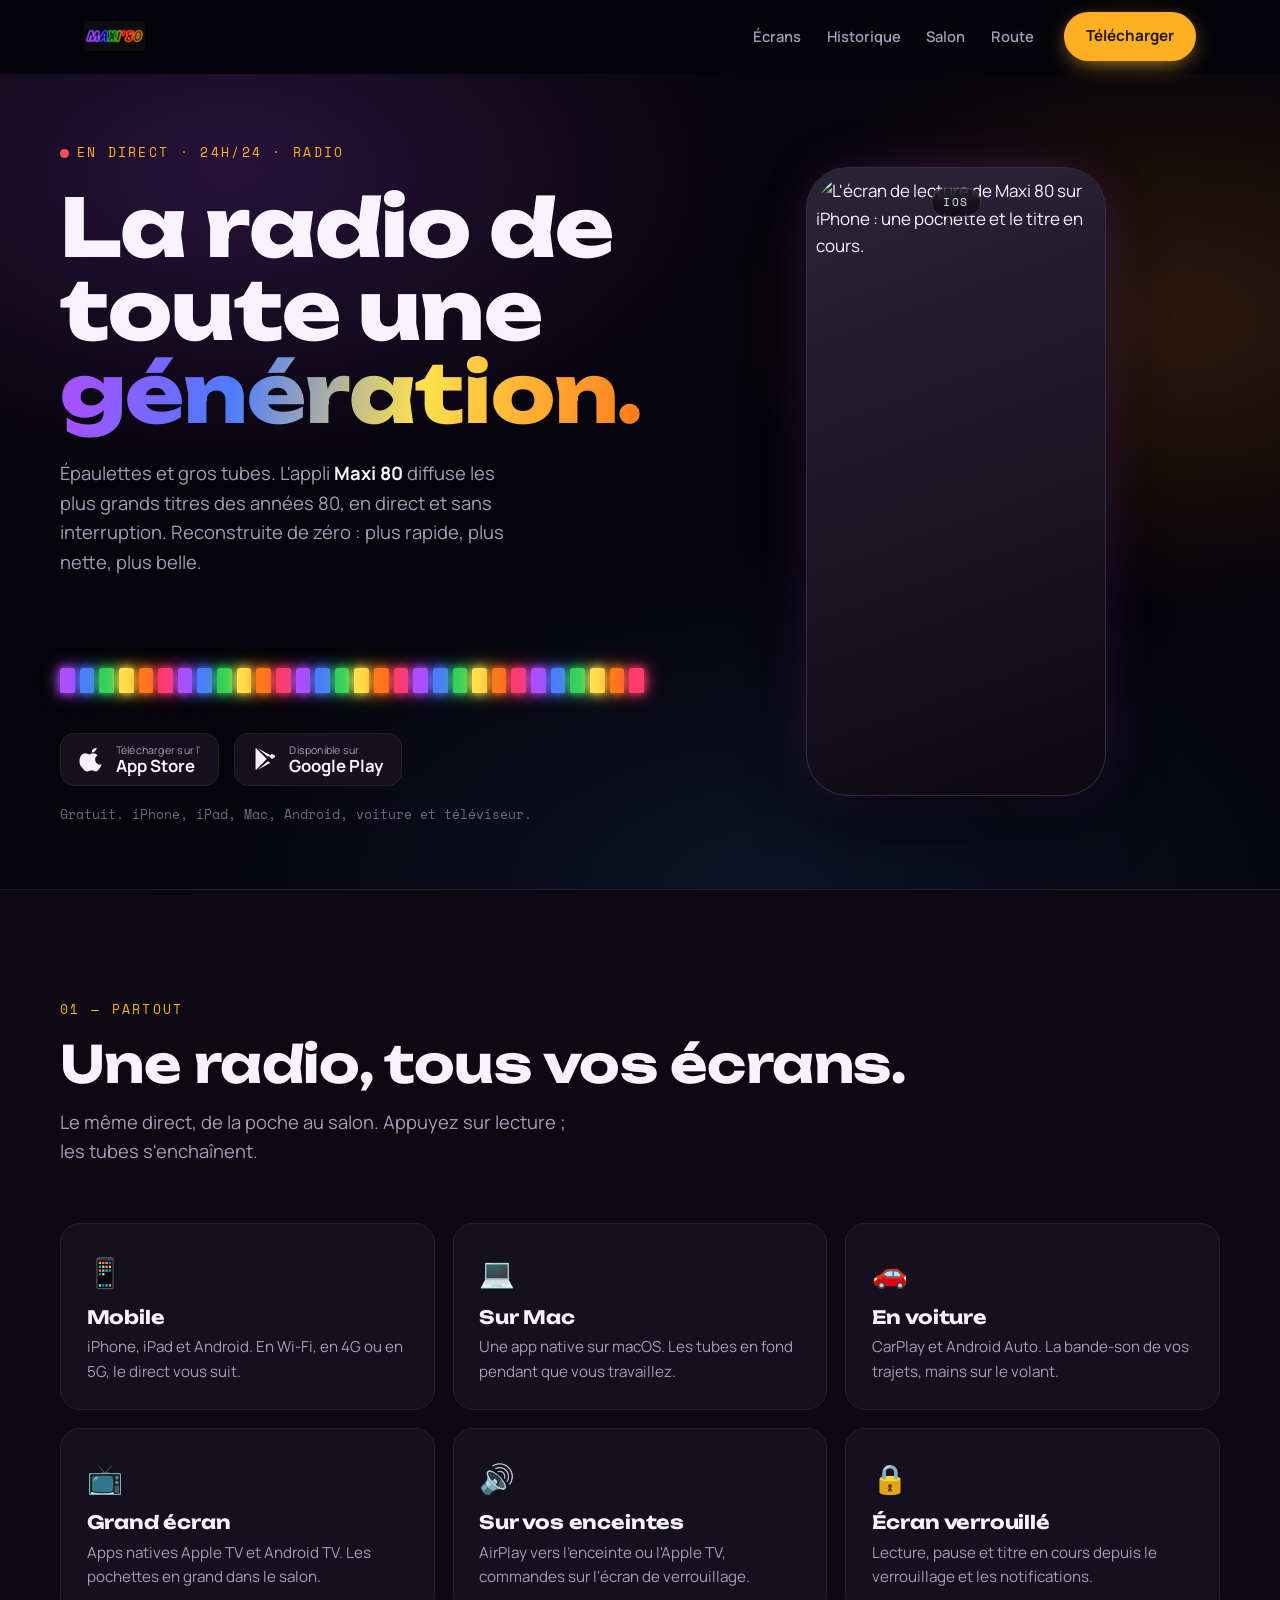
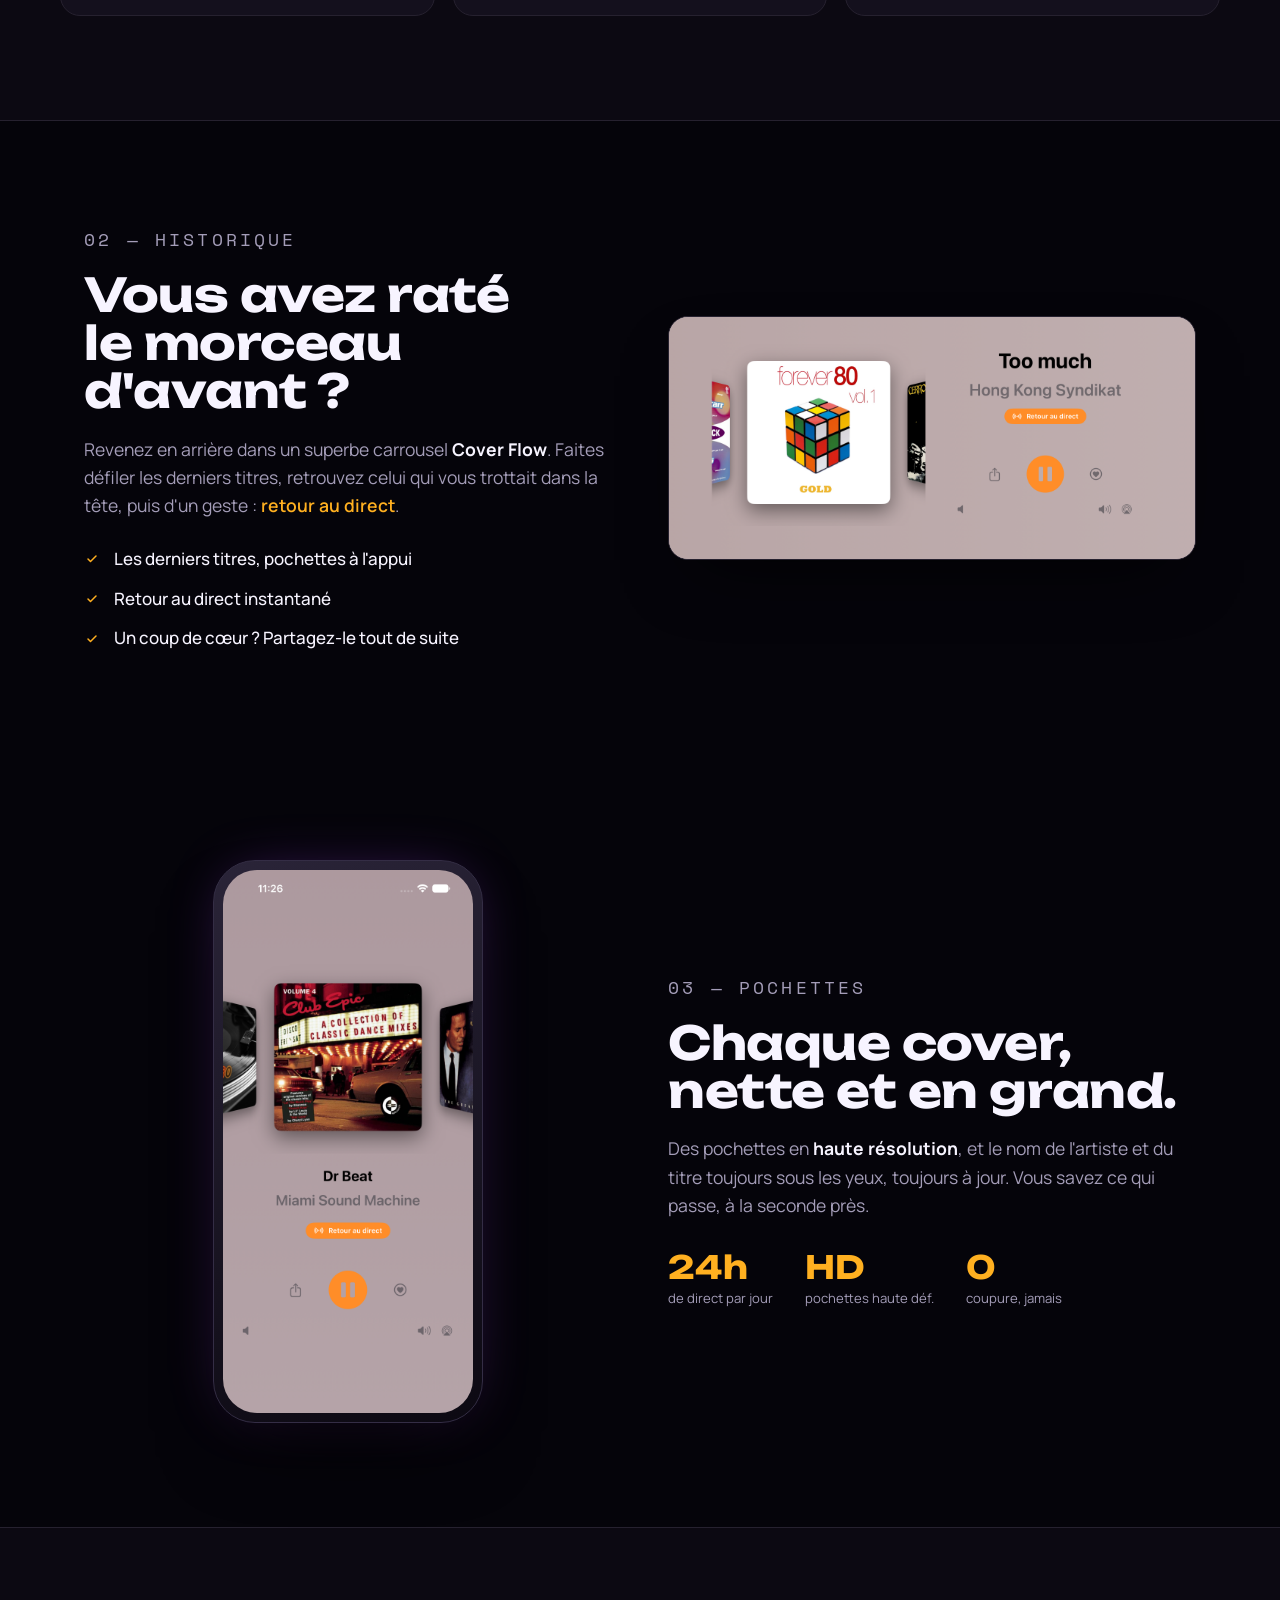
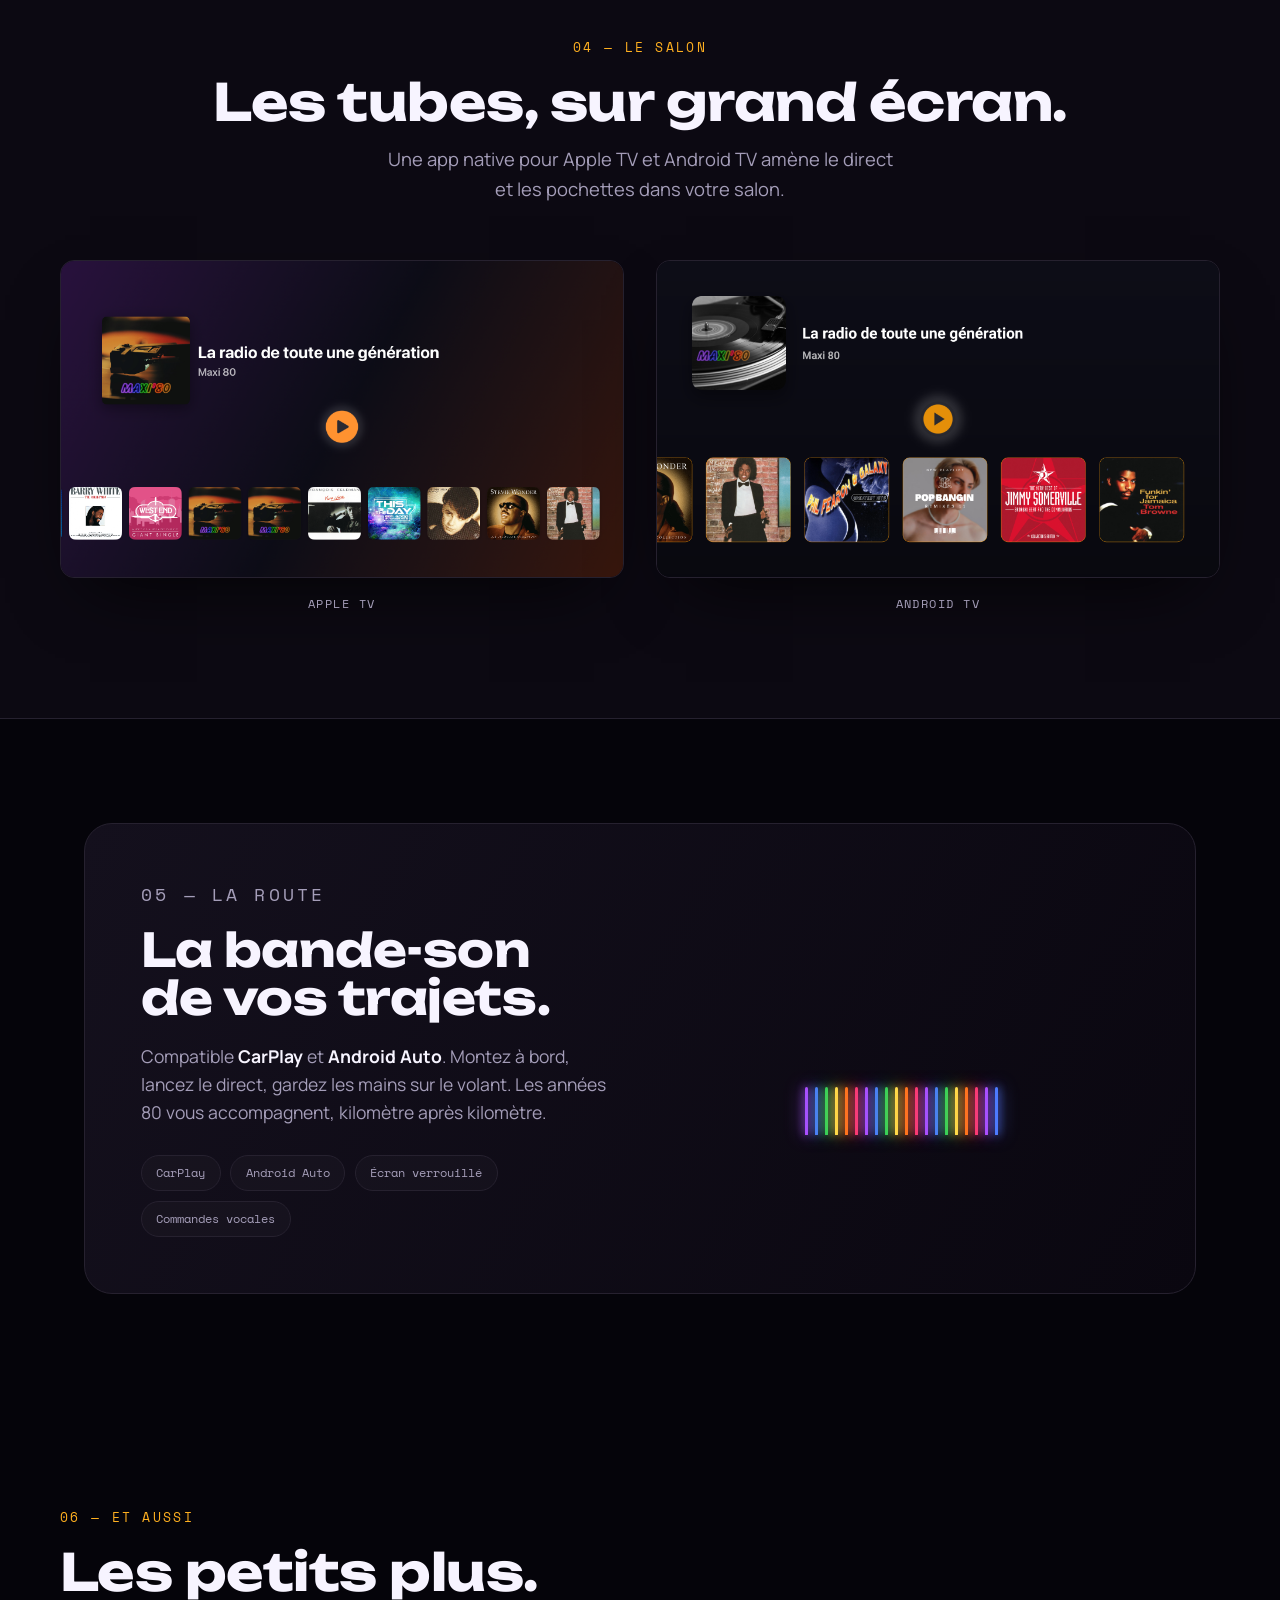
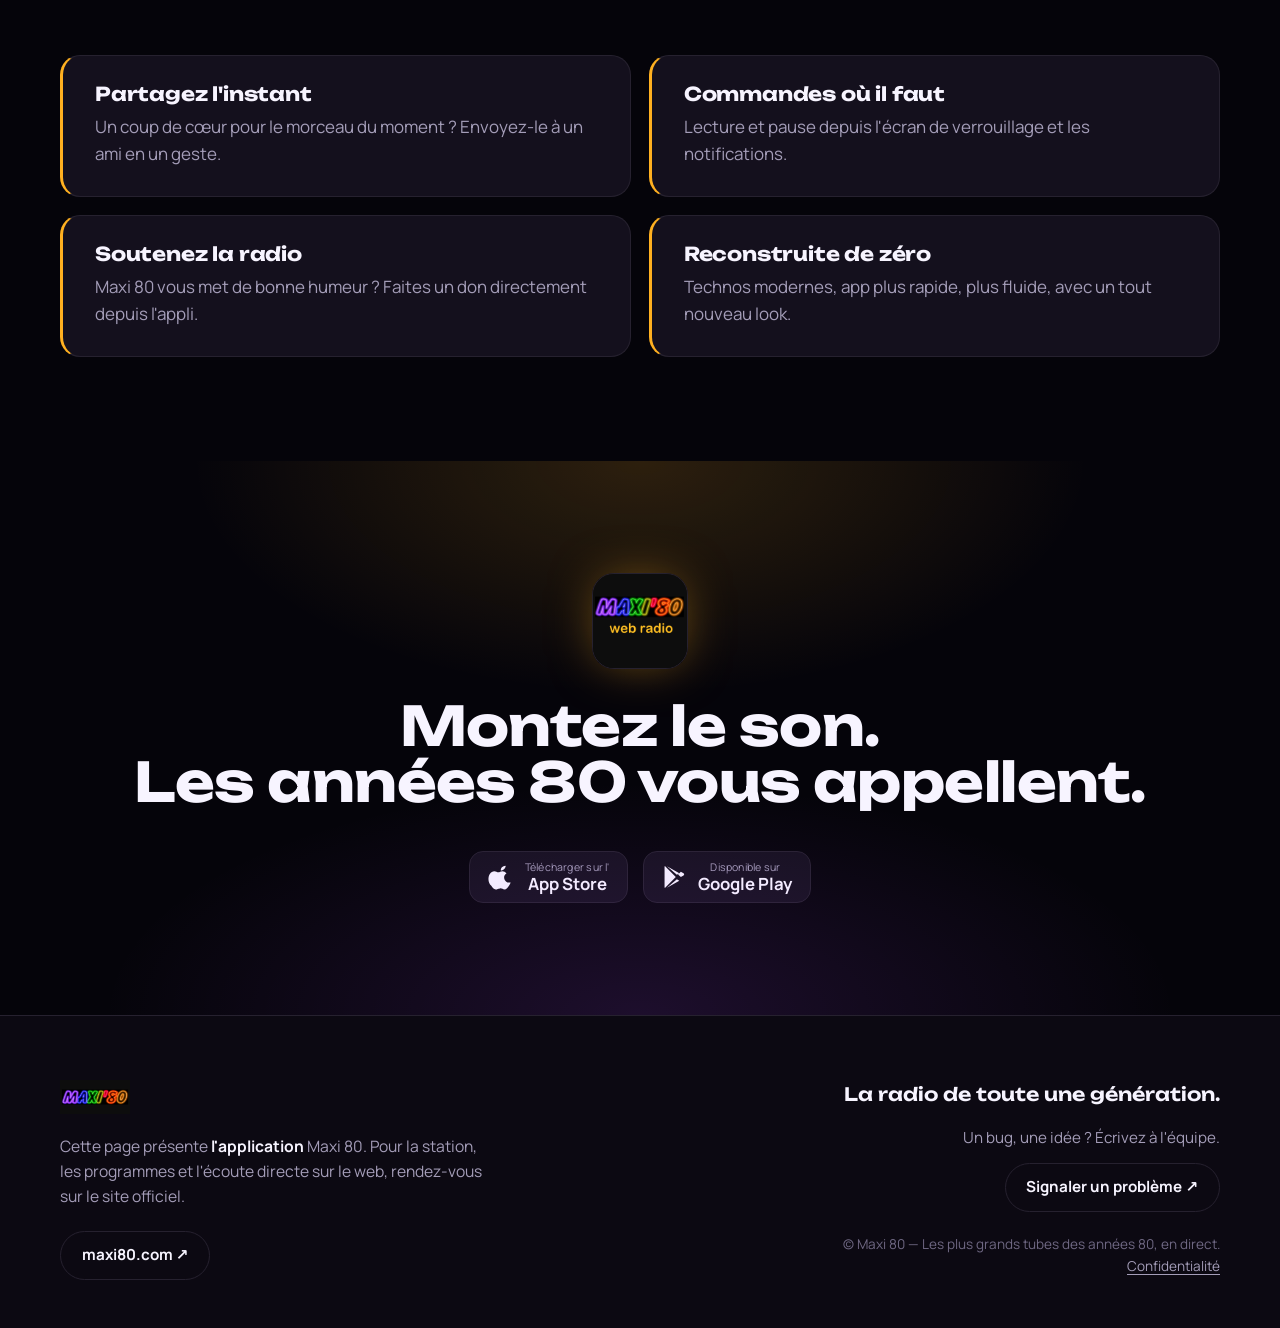
==== commit 44f9912f: "remove web radio from store  description" ====
--- a/website/index.html
+++ b/website/index.html
@@ -38,7 +38,7 @@
       <div class="hero__glow" aria-hidden="true"></div>
       <div class="hero__grid">
         <div class="hero__copy">
-          <p class="eyebrow"><span class="on-air"></span>En direct&nbsp;·&nbsp;24h/24&nbsp;·&nbsp;web radio</p>
+          <p class="eyebrow"><span class="on-air"></span>En direct&nbsp;·&nbsp;24h/24&nbsp;·&nbsp;radio</p>
           <h1 class="hero__title">La radio de<br />toute une<br /><span class="hero__title-accent">génération.</span></h1>
           <p class="hero__lede">
             Épaulettes et gros tubes. L'appli <strong>Maxi&nbsp;80</strong> diffuse les plus
